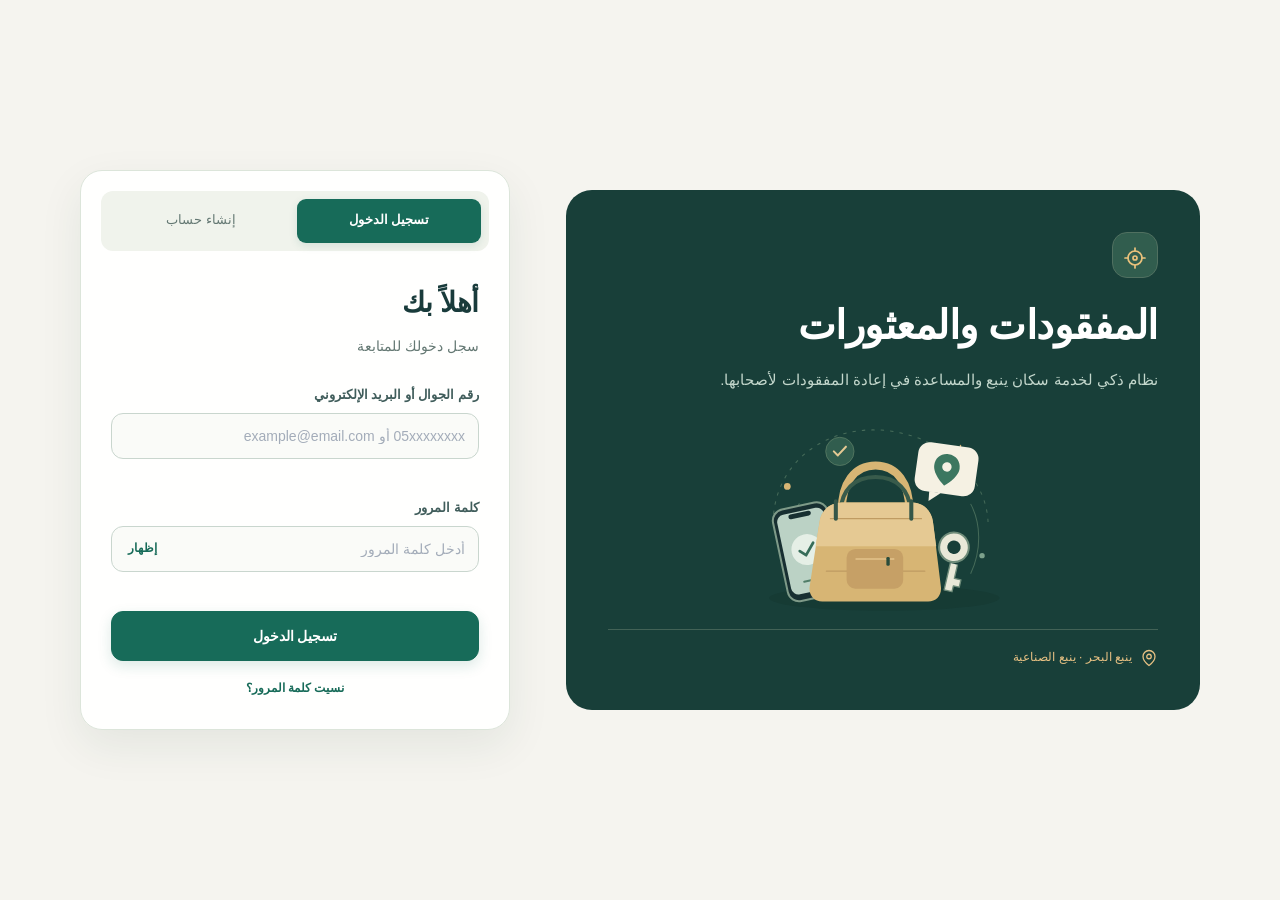
==== html/found-report.html @ 3cee6e5f "Initial commit: Smart Lost & Found System" ====
<!DOCTYPE html>
<html lang="ar" dir="rtl">

<head>
    <meta charset="UTF-8">
    <meta name="viewport" content="width=device-width, initial-scale=1.0">

    <title>تسجيل معثور | نظام المفقودات والمعثورات</title>

    <link rel="stylesheet" href="../css/main.css?v=20261001-2">
    <link rel="stylesheet" href="../css/found-report.css?v=20261001-2">
    <link rel="stylesheet" href="../css/found-report-polish.css?v=20261001-2">
    <meta name="theme-color" content="#183f39">
    <link rel="stylesheet" href="../css/ui-theme.css?v=20261006-4">
    <script src="../js/ui-theme.js?v=20261006-3" defer></script>
</head>

<body class="report-page found-report-page">

<header class="report-topbar">

    <div class="report-topbar-inner">

        <button
            type="button"
            class="back-button"
            id="backHomeButton"
            aria-label="العودة للرئيسية"
        >
            →
        </button>

        <div>
            <span>تسجيل بلاغ</span>
            <strong>شيء معثور عليه</strong>
        </div>

        <div class="topbar-status">
            عاثر
        </div>

    </div>

</header>


<main class="report-container">

    <!-- ==============================
         HEADER
    =============================== -->

    <section class="report-intro">

        <div class="report-icon">
            📦
        </div>

        <div>

            <span class="small-label">
                ساهم في إعادة غرض إلى صاحبه
            </span>

            <h1>
                سجّل غرضًا عثرت عليه
            </h1>

            <p>
                اختر الغرض وأضف ما تعرفه عنه. سنتولى إيصال البلاغ لمن يبحث عنه.
            </p>

        </div>

    </section>


    <!-- ==============================
         PROGRESS
    =============================== -->

    <section class="progress-card">

        <div class="progress-header">

            <span id="stepText">
                الخطوة 1 من 5
            </span>

            <span id="progressPercent">
                20%
            </span>

        </div>

        <div class="progress-track">

            <div
                class="progress-fill"
                id="progressFill"
            ></div>

        </div>

    
        <ol class="report-stage-list" aria-label="مراحل تعبئة البلاغ"><li class="report-stage current" data-report-stage="1" aria-current="step"><span>1</span>الغرض</li><li class="report-stage" data-report-stage="2"><span>2</span>التفاصيل</li><li class="report-stage" data-report-stage="3"><span>3</span>الصورة</li><li class="report-stage" data-report-stage="4"><span>4</span>الموقع</li><li class="report-stage" data-report-stage="5"><span>5</span>المراجعة</li></ol>
    </section>


    <form id="foundReportForm">


        <!-- =====================================================
             STEP 1 - CATEGORY
        ====================================================== -->

        <section
            class="form-step active"
            data-step="1"
        >

            <div class="step-heading">

                <span class="step-number">
                    1
                </span>

                <div>

                    <h2>
                        ما الغرض الذي وجدته؟
                    </h2>

                    <p>
                        ابحث عنه مباشرة أو اختر فئته من القائمة.
                    </p>

                </div>

            </div>

            <div class="category-finder">

                <label for="categorySearch">
                    ابحث باسم الغرض
                </label>

                <div class="category-search-field">

                    <svg
                        aria-hidden="true"
                        viewBox="0 0 24 24"
                        fill="none"
                    >
                        <circle cx="10.8" cy="10.8" r="6.8"></circle>
                        <path d="m16 16 4.2 4.2"></path>
                    </svg>

                    <input
                        type="search"
                        id="categorySearch"
                        placeholder="مثال: جوال أو مفتاح سيارة"
                        autocomplete="off"
                        role="combobox"
                        aria-autocomplete="list"
                        aria-controls="categorySearchResults"
                        aria-expanded="false"
                    >

                </div>

                <div class="category-search-hints" aria-label="اقتراحات بحث شائعة">
                    <span>جرّب:</span>
                    <button type="button" data-search-query="جوال">جوال</button>
                    <button type="button" data-search-query="مفتاح سيارة">مفتاح سيارة</button>
                    <button type="button" data-search-query="محفظة">محفظة</button>
                    <button type="button" data-search-query="قط">قط</button>
                </div>

                <div
                    class="category-search-results"
                    id="categorySearchResults"
                    role="listbox"
                    aria-label="اقتراحات الأغراض"
                    hidden
                ></div>

            </div>

            <div class="category-browse-divider">
                <span>أو تصفّح التصنيفات</span>
            </div>

            <div
                class="category-grid"
                id="categoryGrid"
            >

                <button
                    type="button"
                    class="category-card"
                    data-category="animal"
                    data-name="حيوان"
                    aria-pressed="false"
                >
                    <span aria-hidden="true">🐾</span>
                    <strong>حيوان</strong>
                    <small>قطط، طيور، وغيرها</small>
                </button>


                <button
                    type="button"
                    class="category-card"
                    data-category="electronics"
                    data-name="إلكترونيات"
                    aria-pressed="false"
                >
                    <span aria-hidden="true">📱</span>
                    <strong>إلكترونيات</strong>
                    <small>جوالات، سماعات، وأجهزة</small>
                </button>


                <button
                    type="button"
                    class="category-card"
                    data-category="wallets"
                    data-name="محافظ وحقائب"
                    aria-pressed="false"
                >
                    <span aria-hidden="true">👛</span>
                    <strong>محافظ وحقائب</strong>
                    <small>محافظ، حقائب، وشنط</small>
                </button>


                <button
                    type="button"
                    class="category-card"
                    data-category="keys"
                    data-name="مفاتيح"
                    aria-pressed="false"
                >
                    <span aria-hidden="true">🔑</span>
                    <strong>مفاتيح</strong>
                    <small>منزل، سيارة، أو مجموعة</small>
                </button>


                <button
                    type="button"
                    class="category-card"
                    data-category="documents"
                    data-name="أوراق ومستندات"
                    aria-pressed="false"
                >
                    <span aria-hidden="true">📄</span>
                    <strong>أوراق ومستندات</strong>
                    <small>هوية، رخصة، أو بطاقة</small>
                </button>


                <button
                    type="button"
                    class="category-card"
                    data-category="jewelry"
                    data-name="ساعات ومجوهرات"
                    aria-pressed="false"
                >
                    <span aria-hidden="true">⌚</span>
                    <strong>ساعات ومجوهرات</strong>
                    <small>ساعات، خواتم، وسلاسل</small>
                </button>


                <button
                    type="button"
                    class="category-card"
                    data-category="clothes"
                    data-name="ملابس"
                    aria-pressed="false"
                >
                    <span aria-hidden="true">👕</span>
                    <strong>ملابس</strong>
                    <small>ملابس، أحذية، وإكسسوارات</small>
                </button>


                <button
                    type="button"
                    class="category-card"
                    data-category="personal"
                    data-name="أغراض شخصية"
                    aria-pressed="false"
                >
                    <span aria-hidden="true">🎒</span>
                    <strong>أغراض شخصية</strong>
                    <small>نظارات، مظلات، وكتب</small>
                </button>


                <button
                    type="button"
                    class="category-card"
                    data-category="sports"
                    data-name="رياضة"
                    aria-pressed="false"
                >
                    <span aria-hidden="true">⚽</span>
                    <strong>رياضة</strong>
                    <small>كرات، مضارب، ومعدات</small>
                </button>


                <button
                    type="button"
                    class="category-card"
                    data-category="toys"
                    data-name="ألعاب"
                    aria-pressed="false"
                >
                    <span aria-hidden="true">🧸</span>
                    <strong>ألعاب</strong>
                    <small>ألعاب أطفال وتعليمية</small>
                </button>


                <button
                    type="button"
                    class="category-card"
                    data-category="other"
                    data-name="غير ذلك"
                    aria-pressed="false"
                >
                    <span aria-hidden="true">📦</span>
                    <strong>غير ذلك</strong>
                    <small>لم أجد تصنيفاً مناسباً</small>
                </button>

            </div>


            <div
                class="selection-status"
                id="categorySelectionStatus"
                role="status"
                aria-live="polite"
            >
                لم يتم اختيار قسم حتى الآن.
            </div>

        </section>



        <!-- =====================================================
             STEP 2 - DETAILS
        ====================================================== -->

        <section
            class="form-step"
            data-step="2"
        >

            <div class="step-heading">

                <span class="step-number">
                    2
                </span>

                <div>

                    <h2>
                        خلنا نعرف عنه أكثر
                    </h2>

                    <p>
                        الأسئلة تتغير حسب نوع الغرض.
                    </p>

                </div>

            </div>


            <div
                id="dynamicFields"
                class="dynamic-fields"
            ></div>


            <div class="form-block">

                <label>
                    اللون الأساسي
                </label>

                <p class="field-help">
                    اختر أقرب لون للغرض.
                </p>

                <div
                    class="color-grid"
                    id="primaryColors"
                ></div>

            </div>


            <div class="form-block">

                <label>
                    هل يوجد لون ثانوي؟
                </label>

                <div
                    class="color-grid secondary-colors"
                    id="secondaryColors"
                ></div>

            </div>


            <div class="form-block">

                <label for="distinctiveMarks">
                    هل فيه علامة مميزة؟
                </label>

                <textarea
                    id="distinctiveMarks"
                    rows="4"
                    placeholder="مثال: كسر بسيط، خدش، ملصق، كتابة، طوق بلون معين..."
                ></textarea>

                <p class="privacy-note">
                    🔒 يمكن استخدام العلامة المميزة للتحقق من صاحب الغرض.
                </p>

            </div>

        </section>



        <!-- =====================================================
             STEP 3 - DESCRIPTION / PHOTO
        ====================================================== -->

        <section
            class="form-step"
            data-step="3"
        >

            <div class="step-heading">

                <span class="step-number">
                    3
                </span>

                <div>

                    <h2>
                        الوصف والصورة
                    </h2>

                    <p>
                        كل معلومة إضافية ترفع دقة المطابقة.
                    </p>

                </div>

            </div>


            <div class="form-block">

                <label for="itemDescription">
                    أفضل وصف للغرض
                </label>

                <textarea
                    id="itemDescription"
                    rows="6"
                    placeholder="اكتب وصف واضح للغرض..."
                ></textarea>

                <div
                    class="description-example"
                    id="descriptionExample"
                >
                    مثال: جوال أسود بكفر شفاف ويوجد خدش بسيط في الزاوية.
                </div>

            </div>


            <div class="form-block">

                <label>
                    صورة الغرض
                </label>

                <p class="field-help">
                    الصورة غير إجبارية، لكنها تساعد كثير في المطابقة.
                </p>


                <div class="photo-options">


                    <button
                        type="button"
                        class="photo-option"
                        data-photo="camera"
                    >
                        <span>📷</span>

                        <div>
                            <strong>تصوير الآن</strong>
                            <small>استخدام الكاميرا</small>
                        </div>
                    </button>


                    <button
                        type="button"
                        class="photo-option"
                        data-photo="gallery"
                    >
                        <span>🖼️</span>

                        <div>
                            <strong>رفع من المعرض</strong>
                            <small>اختيار صورة موجودة</small>
                        </div>
                    </button>


                    <button
                        type="button"
                        class="photo-option"
                        data-photo="cannot"
                    >
                        <span>🚫</span>

                        <div>
                            <strong>لا يمكنني التصوير</strong>
                            <small>المتابعة بدون صورة</small>
                        </div>
                    </button>


                    <button
                        type="button"
                        class="photo-option"
                        data-photo="later"
                    >
                        <span>⏱️</span>

                        <div>
                            <strong>لا أرغب حالياً</strong>
                            <small>يمكن إضافتها لاحقاً</small>
                        </div>
                    </button>


                </div>


                <input
                    type="file"
                    id="cameraInput"
                    accept="image/*"
                    capture="environment"
                    hidden
                >

                <input
                    type="file"
                    id="galleryInput"
                    accept="image/*"
                    hidden
                >


                <div
                    class="image-preview-wrapper"
                    id="imagePreviewWrapper"
                >

                    <img
                        id="imagePreview"
                        alt="معاينة الصورة"
                    >

                    <button
                        type="button"
                        id="removeImageButton"
                    >
                        إزالة الصورة
                    </button>

                </div>

            </div>

        </section>



        <!-- =====================================================
             STEP 4 - LOCATION
        ====================================================== -->

        <section
            class="form-step"
            data-step="4"
        >

            <div class="step-heading">

                <span class="step-number">
                    4
                </span>

                <div>

                    <h2>
                        وين لقيت الغرض؟
                    </h2>

                    <p>
                        الموقع يساعد النظام بشكل كبير في المطابقة.
                    </p>

                </div>

            </div>


            <div class="location-choice-grid">


                <button
                    type="button"
                    class="location-choice"
                    id="currentLocationChoice"
                >

                    <span>
                        📍
                    </span>

                    <div>
                        <strong>
                            أنا في مكان العثور الآن
                        </strong>

                        <small>
                            تحديد الموقع الحالي
                        </small>
                    </div>

                </button>


                <button
                    type="button"
                    class="location-choice"
                    id="manualLocationChoice"
                >

                    <span>
                        🗺️
                    </span>

                    <div>
                        <strong>
                            أنا لست في مكان العثور
                        </strong>

                        <small>
                            تحديد المنطقة والحي يدوياً
                        </small>
                    </div>

                </button>

            </div>


            <!-- GPS -->

            <div
                class="location-box"
                id="gpsLocationBox"
            >

                <button
                    type="button"
                    class="gps-button"
                    id="getLocationButton"
                >
                    📍 تحديد موقعي الحالي
                </button>


                <div
                    class="gps-status"
                    id="gpsStatus"
                >
                    لم يتم تحديد الموقع.
                </div>


                <div
                    class="coordinates-card"
                    id="coordinatesCard"
                >

                    <div>

                        <span>
                            Latitude
                        </span>

                        <strong id="latitudeText">
                            -
                        </strong>

                    </div>


                    <div>

                        <span>
                            Longitude
                        </span>

                        <strong id="longitudeText">
                            -
                        </strong>

                    </div>


                    <div>

                        <span>
                            دقة الموقع
                        </span>

                        <strong id="accuracyText">
                            -
                        </strong>

                    </div>

                </div>

            </div>


            <!-- MANUAL -->

            <div
                class="location-box"
                id="manualLocationBox"
            >

                <div class="form-block">

                    <label for="yanbuRegion">
                        المنطقة
                    </label>

                    <select id="yanbuRegion">

                        <option value="">
                            اختر المنطقة
                        </option>

                        <option value="yanbu-al-bahr">
                            ينبع البحر
                        </option>

                        <option value="yanbu-industrial">
                            ينبع الصناعية
                        </option>

                    </select>

                </div>


                <div class="form-block">

                    <label for="neighborhoodInput">
                        اسم الحي
                    </label>

                    <input
                        id="neighborhoodInput"
                        type="text"
                        placeholder="اكتب اسم الحي"
                    >

                </div>

            </div>


            <div class="form-block">

                <label for="locationDescription">
                    وصف المكان
                </label>

                <input
                    id="locationDescription"
                    type="text"
                    placeholder="مثال: عند مدخل السوق، بجانب الحديقة..."
                >

            </div>


            <div class="form-block">

                <label for="foundDate">
                    تاريخ العثور
                </label>

                <input
                    type="date"
                    id="foundDate"
                >

            </div>


            <div class="form-block">

                <label for="foundTime">
                    الوقت التقريبي
                </label>

                <input
                    type="time"
                    id="foundTime"
                >

            </div>


            <div class="location-security">
                🔒 الموقع الدقيق يظهر للإدارة فقط ولن يتم نشر الإحداثيات للعامة.
            </div>

        </section>



        <!-- =====================================================
             STEP 5 - REVIEW
        ====================================================== -->

        <section
            class="form-step"
            data-step="5"
        >

            <div class="step-heading">

                <span class="step-number">
                    5
                </span>

                <div>

                    <h2>
                        تأكد من البلاغ
                    </h2>

                    <p>
                        راجع المعلومات قبل الإرسال للإدارة.
                    </p>

                </div>

            </div>


            <div
                id="reportSummary"
                class="report-summary"
            ></div>


            <div class="admin-info-box">

                <span>
                    🛡️
                </span>

                <div>

                    <strong>
                        ماذا يحدث بعد الإرسال؟
                    </strong>

                    <p>
                        يدخل البلاغ مباشرة إلى لوحة الإدارة،
                        ويقوم النظام بمقارنته تلقائياً مع بلاغات
                        المفقودات وعرض أقوى التطابقات للإدارة.
                    </p>

                </div>

            </div>


            <button
                type="submit"
                class="submit-report-button"
            >
                إرسال البلاغ للإدارة
            </button>

        </section>



        <!-- ============================
             NAVIGATION
        ============================= -->

        <div class="step-navigation">

            <button
                type="button"
                class="secondary-button"
                id="previousButton"
            >
                السابق
            </button>


            <button
                type="button"
                class="next-button"
                id="nextButton"
            >
                التالي
            </button>

        </div>


    </form>


    <aside class="report-guide" aria-labelledby="reportGuideTitle">
        <div class="guide-kicker"><span aria-hidden="true">⌖</span>كل تفصيلة تفرق</div>
        <h2 id="reportGuideTitle">بلاغ أوضح،<br>فرصة أقرب للوصول.</h2>
        <p>ما تحتاج تعرف كل شيء. ابدأ بالمعلومات المتاحة عندك وأضف التفاصيل التي تميّز الغرض.</p>
        <ol>
            <li><div><strong>اختر التصنيف المناسب</strong><p>ابحث باسم الغرض أو اختره من البطاقات.</p></div></li>
            <li><div><strong>اذكر ما يميّزه</strong><p>اللون، الماركة، أو علامة خاصة تساعد في المطابقة.</p></div></li>
            <li><div><strong>حدّد المكان والتاريخ</strong><p>المكان الأقرب والوقت التقريبي يساعدان في البحث.</p></div></li>
        </ol>
        <div class="guide-note"><span aria-hidden="true">🔒</span><span>العلامات المميزة متاحة للإدارة للمساعدة في التحقق من الملكية.</span></div>
    </aside>
</main>


<div
    class="toast"
    id="toast"
></div>


<script src="../js/session.js"></script>
<script src="../js/found-report.js?v=20261006-3"></script>

</body>

</html>
---- css/main.css ----
/* =========================================================
   SMART LOST & FOUND
   Global Design System
   ========================================================= */

*,
*::before,
*::after {
    box-sizing: border-box;
}

:root {
    --bg: #f4f7f8;
    --surface: #ffffff;
    --surface-soft: #f6f8f8;

    --text: #172d3e;
    --text-soft: #405666;
    --muted: #617583;
    --muted-light: #8998a1;

    --border: #e0e7e9;
    --border-strong: #cbd6da;

    --primary: #173b52;
    --primary-hover: #102f43;
    --primary-soft: #eaf1f4;

    --success: #247d78;
    --success-soft: #eaf4f2;

    --info: #315b73;
    --info-soft: #edf2f5;

    --danger: #c63f4a;
    --danger-soft: #fff1f2;

    --warning: #98702d;
    --warning-soft: #faf5e9;

    --accent-gold: #b18a48;
    --accent-gold-soft: #f6f1e6;

    --shadow-xs:
        0 1px 2px rgba(16, 24, 40, 0.04);

    --shadow-sm:
        0 2px 8px rgba(16, 24, 40, 0.06);

    --shadow-md:
        0 10px 30px rgba(16, 24, 40, 0.08);

    --radius-sm: 8px;
    --radius-md: 12px;
    --radius-lg: 16px;
    --radius-xl: 22px;

    --container: 980px;

    --transition: 160ms ease;
}

html {
    min-height: 100%;
    scroll-behavior: smooth;
}

body {
    margin: 0;
    min-height: 100vh;

    background:
        linear-gradient(
            180deg,
            #f9fbfc 0%,
            var(--bg) 380px
        );

    color: var(--text);

    font-family:
        "Segoe UI",
        Tahoma,
        Arial,
        sans-serif;

    -webkit-font-smoothing: antialiased;
    text-rendering: optimizeLegibility;
}

button,
input,
select,
textarea {
    font: inherit;
}

button {
    -webkit-tap-highlight-color: transparent;
}

a {
    color: inherit;
}

::selection {
    background: rgba(36, 125, 120, 0.16);
}

:focus-visible {
    outline: 3px solid rgba(36, 125, 120, 0.2);
    outline-offset: 2px;
}


/* =========================================================
   AUTH
   ========================================================= */

.auth-page {
    min-height: 100dvh;

    display: flex;
    align-items: center;
    justify-content: center;

    padding:
        max(28px, env(safe-area-inset-top))
        20px
        max(28px, env(safe-area-inset-bottom));
}

.auth-wrapper {
    width: 100%;
    max-width: 1040px;

    display: grid;
    grid-template-columns:
        minmax(0, 1fr)
        minmax(360px, 440px);

    align-items: center;
    gap: 80px;
}

.auth-brand {
    max-width: 520px;
}

.brand-icon {
    width: 56px;
    height: 56px;

    display: grid;
    place-items: center;

    border-radius: 15px;

    background: var(--primary);
    color: white;

    font-size: 25px;

    border-bottom: 3px solid var(--accent-gold);
    box-shadow: 0 8px 18px rgba(23, 59, 82, 0.18);
}

.auth-brand h1 {
    position: relative;

    margin: 26px 0 0;

    max-width: 500px;

    font-size: clamp(32px, 4.5vw, 50px);
    line-height: 1.25;
    letter-spacing: -1.4px;
}

.auth-brand h1::after {
    width: 58px;
    height: 4px;
    margin-top: 16px;
    display: block;
    border-radius: 4px;
    background: var(--accent-gold);
    content: "";
}

.auth-tabs {
    background: #edf2f3;
}

.auth-tab.active {
    color: var(--primary);
}

.auth-brand p {
    margin: 16px 0 0;

    max-width: 520px;

    color: var(--muted);
    line-height: 1.9;
    font-size: 16px;
}


/* =========================================================
   AUTH CARD
   ========================================================= */

.auth-card {
    overflow: hidden;

    background: rgba(255, 255, 255, 0.96);

    border: 1px solid var(--border);
    border-radius: var(--radius-xl);

    box-shadow: var(--shadow-md);
}

.auth-tabs {
    display: grid;
    grid-template-columns: 1fr 1fr;

    gap: 4px;

    padding: 7px;

    background: var(--surface-soft);

    border-bottom: 1px solid var(--border);
}

.auth-tab {
    min-height: 44px;

    border: 0;
    border-radius: 9px;

    background: transparent;
    color: var(--muted);

    cursor: pointer;

    transition:
        background var(--transition),
        color var(--transition),
        box-shadow var(--transition);
}

.auth-tab:hover {
    color: var(--text);
}

.auth-tab.active {
    background: white;
    color: var(--text);

    font-weight: 700;

    box-shadow: var(--shadow-xs);
}

.auth-form {
    display: none;

    padding: 30px;
}

.auth-form.active {
    display: block;
}

.form-header {
    margin-bottom: 26px;
}

.form-header h2 {
    margin: 0;

    font-size: 24px;
    letter-spacing: -0.4px;
}

.form-header p {
    margin: 7px 0 0;

    color: var(--muted);
    font-size: 14px;
}


/* =========================================================
   FORM
   ========================================================= */

.input-group {
    margin-bottom: 18px;
}

.input-group label {
    display: block;

    margin-bottom: 7px;

    color: var(--text-soft);

    font-size: 13px;
    font-weight: 700;
}

.input-group input,
.input-group textarea,
.input-group select {
    width: 100%;

    min-height: 46px;

    padding: 11px 13px;

    border: 1px solid var(--border-strong);
    border-radius: 10px;

    outline: 0;

    background: white;
    color: var(--text);

    font-size: 14px;

    transition:
        border-color var(--transition),
        box-shadow var(--transition),
        background var(--transition);
}

.input-group textarea {
    min-height: 120px;
    resize: vertical;
    line-height: 1.7;
}

.input-group input:hover,
.input-group textarea:hover,
.input-group select:hover {
    border-color: #b8c0cc;
}

.input-group input:focus,
.input-group textarea:focus,
.input-group select:focus {
    border-color: var(--primary);

    box-shadow:
        0 0 0 3px rgba(36, 125, 120, 0.1);
}

.input-group input::placeholder,
.input-group textarea::placeholder {
    color: #a3acb9;
}

.field-error {
    display: block;

    min-height: 16px;

    margin-top: 5px;

    color: var(--danger);

    font-size: 11px;
}

.password-field {
    position: relative;
}

.password-field input {
    padding-left: 68px;
}

.password-toggle {
    position: absolute;

    top: 50%;
    left: 11px;

    transform: translateY(-50%);

    border: 0;
    background: transparent;

    color: var(--primary);

    font-size: 12px;
    font-weight: 700;

    cursor: pointer;
}


/* =========================================================
   BUTTONS
   ========================================================= */

.primary-button {
    width: 100%;
    min-height: 47px;

    border: 1px solid var(--primary);
    border-radius: 10px;

    background: var(--primary);
    color: white;

    font-size: 14px;
    font-weight: 700;

    cursor: pointer;

    box-shadow: 0 4px 10px rgba(23, 59, 82, 0.16);

    transition:
        background var(--transition),
        transform var(--transition),
        box-shadow var(--transition);
}

.primary-button:hover {
    background: var(--primary-hover);

    box-shadow: 0 6px 14px rgba(23, 59, 82, 0.22);
}

.primary-button:active {
    transform: translateY(1px);
}

.primary-button:disabled {
    opacity: 0.65;
    cursor: not-allowed;
}

.text-button {
    display: block;

    margin: 17px auto 0;

    border: 0;
    background: transparent;

    color: var(--primary);

    font-size: 12px;
    font-weight: 700;

    cursor: pointer;
}

.message-box {
    display: none;

    margin: 0 30px 26px;

    padding: 11px 13px;

    border-radius: 9px;

    font-size: 12px;
    line-height: 1.6;
}

.message-box.show {
    display: block;
}

.message-box.error {
    border: 1px solid #ffd1d5;
    background: var(--danger-soft);
    color: #a7353f;
}

.message-box.success {
    border: 1px solid #cfeadd;
    background: var(--success-soft);
    color: #16694f;
}


/* =========================================================
   HOME HEADER
   ========================================================= */

.home-page {
    min-height: 100dvh;
}

.topbar {
    position: sticky;
    top: 0;

    z-index: 50;

    background: rgba(255, 255, 255, 0.9);

    border-bottom: 1px solid var(--border);

    backdrop-filter: blur(16px);
}

.topbar-content {
    width: calc(100% - 32px);
    max-width: var(--container);

    min-height: 68px;

    margin: auto;

    display: flex;
    align-items: center;
    justify-content: space-between;
}

.welcome-label {
    display: block;

    color: var(--muted-light);
    font-size: 10px;
}

.topbar h2 {
    margin: 3px 0 0;

    font-size: 15px;
}

.notification-button {
    position: relative;

    width: 42px;
    height: 42px;

    display: grid;
    place-items: center;

    border: 1px solid var(--border);
    border-radius: 11px;

    background: white;

    cursor: pointer;

    box-shadow: var(--shadow-xs);

    transition:
        border-color var(--transition),
        background var(--transition);
}

.notification-button:hover {
    border-color: var(--border-strong);
    background: var(--surface-soft);
}

.notification-count {
    position: absolute;

    top: -5px;
    left: -5px;

    min-width: 19px;
    height: 19px;

    display: grid;
    place-items: center;

    padding: 0 4px;

    border-radius: 20px;

    background: var(--danger);
    color: white;

    border: 2px solid white;

    font-size: 9px;
}


/* =========================================================
   HOME
   ========================================================= */

.home-container {
    width: calc(100% - 32px);
    max-width: 860px;

    margin: auto;

    padding:
        58px
        0
        max(60px, env(safe-area-inset-bottom));
}

.home-intro {
    max-width: 650px;
    margin: auto;

    text-align: center;
}

.home-brand-icon {
    width: 52px;
    height: 52px;

    margin: auto;

    border-radius: 14px;

    font-size: 23px;
}

.home-intro h1 {
    margin: 22px 0 0;

    font-size: clamp(27px, 4.5vw, 38px);
    letter-spacing: -0.8px;
}

.home-intro p {
    margin: 11px auto 0;

    max-width: 520px;

    color: var(--muted);
    line-height: 1.8;
    font-size: 14px;
}


/* =========================================================
   HOME ACTIONS
   ========================================================= */

.main-actions {
    margin-top: 38px;

    display: grid;
    grid-template-columns:
        repeat(2, minmax(0, 1fr));

    gap: 15px;
}

.action-card {
    position: relative;

    min-height: 250px;

    padding: 25px;

    overflow: hidden;

    border: 1px solid var(--border);
    border-radius: var(--radius-lg);

    background: white;
    color: var(--text);

    text-decoration: none;

    box-shadow: var(--shadow-xs);

    transition:
        transform var(--transition),
        box-shadow var(--transition),
        border-color var(--transition);
}

.action-card:hover {
    transform: translateY(-2px);

    border-color: #d0d8e0;

    box-shadow: var(--shadow-sm);
}

.action-card::after {
    content: "";

    position: absolute;

    right: 0;
    bottom: 0;

    width: 110px;
    height: 110px;

    border-radius: 100% 0 0 0;

    opacity: 0.6;

    pointer-events: none;
}

.lost-card::after {
    background: #eef3ff;
}

.found-card::after {
    background: #edf9f5;
}

.action-card-icon {
    width: 49px;
    height: 49px;

    display: grid;
    place-items: center;

    border-radius: 12px;

    font-size: 22px;
}

.lost-card .action-card-icon {
    background: var(--info-soft);
}

.found-card .action-card-icon {
    background: var(--success-soft);
}

.action-card-content {
    position: relative;

    z-index: 2;

    margin-top: 22px;
}

.action-question {
    color: var(--muted);

    font-size: 12px;
}

.action-card h2 {
    margin: 6px 0 0;

    font-size: 23px;
}

.action-card p {
    max-width: 310px;

    margin: 10px 0 0;

    color: var(--muted);

    line-height: 1.75;
    font-size: 13px;
}

.action-arrow {
    position: absolute;

    left: 22px;
    bottom: 20px;

    z-index: 2;

    color: var(--muted);

    font-size: 20px;
}


/* =========================================================
   HOME SECONDARY
   ========================================================= */

.secondary-actions {
    margin-top: 14px;
}

.support-button {
    width: 100%;

    min-height: 74px;

    padding: 15px 18px;

    display: flex;
    align-items: center;

    gap: 13px;

    text-align: right;

    border: 1px solid var(--border);
    border-radius: 13px;

    background: white;

    cursor: pointer;

    box-shadow: var(--shadow-xs);

    transition:
        border-color var(--transition),
        box-shadow var(--transition);
}

.support-button:hover {
    border-color: var(--border-strong);

    box-shadow: var(--shadow-sm);
}

.support-button > span {
    font-size: 21px;
}

.support-button strong,
.support-button small {
    display: block;
}

.support-button strong {
    color: var(--text);

    font-size: 13px;
}

.support-button small {
    margin-top: 4px;

    color: var(--muted);

    font-size: 11px;
}

.yanbu-badge {
    margin-top: 14px;

    padding: 13px 16px;

    display: flex;
    align-items: center;

    gap: 10px;

    border: 1px solid #dbeaf0;
    border-radius: 11px;

    background: #f3f9fb;
    color: #315c6d;
}

.yanbu-badge strong,
.yanbu-badge small {
    display: block;
}

.yanbu-badge strong {
    font-size: 12px;
}

.yanbu-badge small {
    margin-top: 3px;

    color: #66808a;

    font-size: 10px;
}


/* =========================================================
   MODAL
   ========================================================= */

.modal-overlay {
    position: fixed;
    inset: 0;

    z-index: 100;

    display: flex;
    align-items: center;
    justify-content: center;

    padding: 20px;

    background: rgba(16, 24, 40, 0.52);

    opacity: 0;
    visibility: hidden;

    transition:
        opacity var(--transition),
        visibility var(--transition);
}

.modal-overlay.open {
    opacity: 1;
    visibility: visible;
}

.modal {
    width: 100%;
    max-width: 510px;
    max-height: min(88vh, 760px);

    overflow-y: auto;

    padding: 24px;

    border-radius: 16px;

    background: white;

    box-shadow:
        0 24px 60px rgba(16, 24, 40, 0.2);

    transform: translateY(10px) scale(0.99);

    transition: transform var(--transition);
}

.modal-overlay.open .modal {
    transform: none;
}

.modal-header {
    margin-bottom: 22px;

    display: flex;
    align-items: flex-start;
    justify-content: space-between;

    gap: 18px;
}

.modal-header h2 {
    margin: 0;

    font-size: 20px;
}

.modal-header p {
    margin: 5px 0 0;

    color: var(--muted);

    font-size: 12px;
}

.modal-close {
    width: 36px;
    height: 36px;

    flex-shrink: 0;

    border: 1px solid var(--border);
    border-radius: 9px;

    background: var(--surface-soft);

    color: var(--text);

    font-size: 20px;

    cursor: pointer;
}


/* =========================================================
   NOTIFICATIONS
   ========================================================= */

.notification-panel {
    position: fixed;

    top: 0;
    left: -390px;

    z-index: 150;

    width: min(370px, 94vw);
    height: 100dvh;

    background: white;

    border-right: 1px solid var(--border);

    box-shadow:
        16px 0 40px rgba(16, 24, 40, 0.12);

    transition: left 220ms ease;
}

.notification-panel.open {
    left: 0;
}

.notification-panel-header {
    min-height: 66px;

    padding: 0 18px;

    display: flex;
    align-items: center;
    justify-content: space-between;

    border-bottom: 1px solid var(--border);
}

.notification-panel-header button {
    width: 34px;
    height: 34px;

    border: 0;
    background: transparent;

    color: var(--muted);

    font-size: 20px;

    cursor: pointer;
}

.empty-notifications {
    min-height: 320px;

    padding: 40px 24px;

    display: flex;
    flex-direction: column;
    align-items: center;
    justify-content: center;

    gap: 8px;

    text-align: center;
    color: var(--muted);
}

.empty-notifications > :first-child {
    margin-bottom: 4px;

    font-size: 28px;
}

.empty-notifications strong {
    color: var(--text);

    font-size: 13px;
}

.empty-notifications span {
    max-width: 250px;

    line-height: 1.6;

    font-size: 11px;
}


/* =========================================================
   RESPONSIVE
   ========================================================= */

@media (max-width: 850px) {

    .auth-wrapper {
        max-width: 500px;

        grid-template-columns: 1fr;

        gap: 25px;
    }

    .auth-brand {
        margin: auto;

        text-align: center;
    }

    .auth-brand .brand-icon {
        margin: auto;
    }

    .auth-brand h1 {
        margin-top: 18px;

        font-size: 30px;
    }

    .auth-brand p {
        margin-inline: auto;

        font-size: 14px;
    }

}


@media (max-width: 680px) {

    .main-actions {
        grid-template-columns: 1fr;
    }

    .action-card {
        min-height: 210px;
    }

    .home-container {
        padding-top: 38px;
    }

}


@media (max-width: 480px) {

    .auth-page {
        align-items: flex-start;

        padding:
            max(20px, env(safe-area-inset-top))
            12px
            max(20px, env(safe-area-inset-bottom));
    }

    .auth-brand h1 {
        font-size: 27px;
    }

    .auth-brand p {
        font-size: 13px;
    }

    .auth-card {
        border-radius: 16px;
    }

    .auth-form {
        padding: 23px 18px;
    }

    .message-box {
        margin-inline: 18px;
    }

    .home-container,
    .topbar-content {
        width: calc(100% - 22px);
    }

    .home-intro h1 {
        font-size: 27px;
    }

    .action-card {
        padding: 20px;

        border-radius: 14px;
    }

    .modal {
        padding: 20px;

        border-radius: 14px;
    }

}


@media (prefers-reduced-motion: reduce) {

    *,
    *::before,
    *::after {
        scroll-behavior: auto !important;

        transition-duration: 0.01ms !important;
        animation-duration: 0.01ms !important;
        animation-iteration-count: 1 !important;
    }

}
---- css/found-report.css ----
/* =========================================================
   REPORTS - SHARED FOUND DESIGN
   ========================================================= */

.report-page {
    min-height: 100dvh;
}


/* =========================================================
   TOPBAR
   ========================================================= */

.report-topbar {
    position: sticky;
    top: 0;

    z-index: 80;

    background: rgba(255, 255, 255, 0.92);

    border-bottom: 1px solid var(--border);

    backdrop-filter: blur(16px);
}

.report-topbar-inner {
    width: calc(100% - 32px);
    max-width: 920px;

    min-height: 67px;

    margin: auto;

    display: flex;
    align-items: center;

    gap: 12px;
}

.report-topbar-inner > div:nth-child(2) {
    flex: 1;
}

.report-topbar-inner span {
    display: block;

    color: var(--muted-light);

    font-size: 9px;
}

.report-topbar-inner strong {
    display: block;

    margin-top: 2px;

    font-size: 14px;
}

.back-button {
    width: 39px;
    height: 39px;

    display: grid;
    place-items: center;

    border: 1px solid var(--border);
    border-radius: 10px;

    background: white;

    color: var(--text);

    font-size: 17px;

    cursor: pointer;

    transition:
        background var(--transition),
        border-color var(--transition);
}

.back-button:hover {
    border-color: var(--border-strong);
    background: var(--surface-soft);
}

.topbar-status {
    padding: 6px 10px;

    border: 1px solid #cfeadd;
    border-radius: 30px;

    background: var(--success-soft);
    color: #16694f;

    font-size: 10px;
    font-weight: 800;
}


/* =========================================================
   CONTAINER / HEADER
   ========================================================= */

.report-container {
    width: calc(100% - 32px);
    max-width: 920px;

    margin: auto;

    padding:
        40px
        0
        max(70px, env(safe-area-inset-bottom));
}

.report-intro {
    display: flex;
    align-items: center;

    gap: 17px;
}

.report-icon {
    width: 60px;
    height: 60px;

    flex-shrink: 0;

    display: grid;
    place-items: center;

    border: 1px solid #cfeadd;
    border-radius: 15px;

    background: var(--success-soft);

    font-size: 25px;
}

.small-label {
    color: var(--muted);

    font-size: 11px;
}

.report-intro h1 {
    margin: 4px 0 0;

    font-size: clamp(25px, 4vw, 34px);
    letter-spacing: -0.6px;
}

.report-intro p {
    max-width: 650px;

    margin: 7px 0 0;

    color: var(--muted);

    line-height: 1.75;
    font-size: 13px;
}


/* =========================================================
   PROGRESS
   ========================================================= */

.progress-card {
    margin-top: 27px;

    padding: 14px 17px;

    border: 1px solid var(--border);
    border-radius: 12px;

    background: white;

    box-shadow: var(--shadow-xs);
}

.progress-header {
    margin-bottom: 9px;

    display: flex;
    align-items: center;
    justify-content: space-between;

    color: var(--muted);

    font-size: 10px;
}

.progress-track {
    height: 5px;

    overflow: hidden;

    border-radius: 20px;

    background: #edf0f2;
}

.progress-fill {
    width: 20%;
    height: 100%;

    border-radius: inherit;

    background: var(--success);

    transition: width 250ms ease;
}


/* =========================================================
   STEP CONTAINER
   ========================================================= */

.form-step {
    display: none;

    margin-top: 16px;
    padding: 28px;

    border: 1px solid var(--border);
    border-radius: 16px;

    background: white;

    box-shadow: var(--shadow-xs);
}

.form-step.active {
    display: block;
}

.step-heading {
    margin-bottom: 25px;

    display: flex;
    align-items: center;

    gap: 12px;
}

.step-number {
    width: 39px;
    height: 39px;

    flex-shrink: 0;

    display: grid;
    place-items: center;

    border-radius: 10px;

    background: var(--success-soft);
    color: var(--success);

    font-size: 13px;
    font-weight: 800;
}

.step-heading h2 {
    margin: 0;

    font-size: 20px;
    letter-spacing: -0.3px;
}

.step-heading p {
    margin: 4px 0 0;

    color: var(--muted);

    font-size: 11px;
}


/* =========================================================
   CATEGORY
   ========================================================= */

.category-grid {
    display: grid;
    grid-template-columns:
        repeat(4, minmax(0, 1fr));

    gap: 10px;
}

.category-card {
    min-height: 102px;

    padding: 14px 8px;

    display: flex;
    flex-direction: column;
    align-items: center;
    justify-content: center;

    gap: 8px;

    border: 1px solid var(--border);
    border-radius: 12px;

    background: white;
    color: var(--text);

    cursor: pointer;

    transition:
        border-color var(--transition),
        background var(--transition),
        transform var(--transition),
        box-shadow var(--transition);
}

.category-card span {
    font-size: 25px;
}

.category-card strong {
    font-size: 12px;
}

.category-card:hover {
    transform: translateY(-1px);

    border-color: var(--border-strong);

    box-shadow: var(--shadow-xs);
}

.category-card.selected {
    border-color: #9dd9c5;

    background: #f2faf7;
    color: #14694f;

    box-shadow:
        inset 0 0 0 1px #9dd9c5;
}

.selection-status {
    margin-top: 15px;

    padding: 11px 13px;

    border: 1px solid var(--border);
    border-radius: 9px;

    background: var(--surface-soft);
    color: var(--muted);

    font-size: 11px;
}

.selection-status.selected {
    border-color: #cfeadd;

    background: var(--success-soft);
    color: #16694f;
}


/* =========================================================
   FORM FIELDS
   ========================================================= */

.form-block,
.dynamic-field {
    margin-bottom: 21px;
}

.form-block label,
.dynamic-field label {
    display: block;

    margin-bottom: 7px;

    color: var(--text-soft);

    font-size: 12px;
    font-weight: 700;
}

.form-block input,
.form-block textarea,
.form-block select,
.dynamic-fields input,
.dynamic-fields textarea,
.dynamic-fields select {
    width: 100%;
    min-height: 45px;

    padding: 11px 13px;

    border: 1px solid var(--border-strong);
    border-radius: 10px;

    outline: 0;

    background: white;
    color: var(--text);

    font-size: 13px;

    transition:
        border-color var(--transition),
        box-shadow var(--transition);
}

.form-block textarea,
.dynamic-fields textarea {
    min-height: 110px;

    resize: vertical;
    line-height: 1.7;
}

.form-block input:focus,
.form-block textarea:focus,
.form-block select:focus,
.dynamic-fields input:focus,
.dynamic-fields textarea:focus,
.dynamic-fields select:focus {
    border-color: var(--success);

    box-shadow:
        0 0 0 3px rgba(22, 131, 95, 0.08);
}

.field-help {
    margin: -2px 0 10px;

    color: var(--muted-light);

    line-height: 1.5;
    font-size: 10px;
}

.privacy-note {
    margin: 7px 0 0;

    color: var(--muted);

    line-height: 1.5;
    font-size: 10px;
}


/* =========================================================
   COLORS
   ========================================================= */

.color-grid {
    display: flex;
    flex-wrap: wrap;

    gap: 7px;
}

.color-option {
    min-height: 36px;

    padding: 6px 10px;

    display: inline-flex;
    align-items: center;

    gap: 6px;

    border: 1px solid var(--border);
    border-radius: 9px;

    background: white;
    color: var(--text-soft);

    font-size: 11px;

    cursor: pointer;

    transition:
        border-color var(--transition),
        background var(--transition);
}

.color-option:hover {
    border-color: var(--border-strong);
}

.color-dot {
    width: 16px;
    height: 16px;

    flex-shrink: 0;

    border: 1px solid rgba(0, 0, 0, 0.12);
    border-radius: 50%;
}

.color-option.selected {
    border-color: #9dd9c5;

    background: #f2faf7;
    color: #16694f;
}


/* =========================================================
   DESCRIPTION
   ========================================================= */

.description-example {
    margin-top: 8px;

    padding: 10px 12px;

    border-right: 3px solid #cfd7df;
    border-radius: 6px;

    background: #f8fafb;
    color: var(--muted);

    line-height: 1.65;
    font-size: 10px;
}


/* =========================================================
   PHOTO
   ========================================================= */

.photo-options {
    display: grid;
    grid-template-columns:
        repeat(2, minmax(0, 1fr));

    gap: 9px;
}

.photo-option {
    min-height: 75px;

    padding: 13px;

    display: flex;
    align-items: center;

    gap: 10px;

    text-align: right;

    border: 1px solid var(--border);
    border-radius: 11px;

    background: white;

    cursor: pointer;

    transition:
        border-color var(--transition),
        background var(--transition);
}

.photo-option:hover {
    border-color: var(--border-strong);

    background: #fbfcfd;
}

.photo-option > span {
    font-size: 21px;
}

.photo-option strong,
.photo-option small {
    display: block;
}

.photo-option strong {
    color: var(--text);

    font-size: 11px;
}

.photo-option small {
    margin-top: 3px;

    color: var(--muted);

    font-size: 9px;
}

.photo-option.selected {
    border-color: #9dd9c5;

    background: #f2faf7;
}

.image-preview-wrapper {
    display: none;

    margin-top: 15px;
    padding: 10px;

    border: 1px solid var(--border);
    border-radius: 12px;

    background: #fafbfc;
}

.image-preview-wrapper.show {
    display: block;
}

.image-preview-wrapper img {
    display: block;

    width: 100%;
    max-height: 360px;

    object-fit: contain;

    border-radius: 9px;

    background: #eef1f4;
}

.image-preview-wrapper button {
    margin-top: 9px;

    border: 0;
    background: transparent;

    color: var(--danger);

    font-size: 10px;
    font-weight: 700;

    cursor: pointer;
}


/* =========================================================
   LOCATION
   ========================================================= */

.location-choice-grid {
    display: grid;
    grid-template-columns:
        repeat(2, minmax(0, 1fr));

    gap: 9px;

    margin-bottom: 18px;
}

.location-choice {
    min-height: 84px;

    padding: 14px;

    display: flex;
    align-items: center;

    gap: 11px;

    text-align: right;

    border: 1px solid var(--border);
    border-radius: 11px;

    background: white;

    cursor: pointer;

    transition:
        border-color var(--transition),
        background var(--transition);
}

.location-choice > span {
    font-size: 22px;
}

.location-choice strong,
.location-choice small {
    display: block;
}

.location-choice strong {
    color: var(--text);

    font-size: 11px;
}

.location-choice small {
    margin-top: 3px;

    color: var(--muted);

    font-size: 9px;
}

.location-choice.selected {
    border-color: #9dd9c5;

    background: #f2faf7;
}

.location-box {
    display: none;

    margin-bottom: 19px;
    padding: 15px;

    border: 1px solid var(--border);
    border-radius: 12px;

    background: #f9fafb;
}

.location-box.show {
    display: block;
}

.gps-button {
    width: 100%;
    min-height: 43px;

    border: 1px solid var(--success);
    border-radius: 9px;

    background: var(--success);
    color: white;

    font-size: 11px;
    font-weight: 700;

    cursor: pointer;
}

.gps-status {
    margin-top: 10px;

    color: var(--muted);

    line-height: 1.6;
    font-size: 10px;
}

.coordinates-card {
    display: none;

    margin-top: 12px;

    grid-template-columns:
        repeat(3, minmax(0, 1fr));

    gap: 7px;
}

.coordinates-card.show {
    display: grid;
}

.coordinates-card > div {
    padding: 10px;

    border: 1px solid var(--border);
    border-radius: 9px;

    background: white;
}

.coordinates-card span {
    display: block;

    color: var(--muted-light);

    font-size: 8px;
}

.coordinates-card strong {
    display: block;

    margin-top: 4px;

    overflow-wrap: anywhere;

    font-size: 10px;
}

.location-security {
    padding: 11px 13px;

    border: 1px solid #dbeaf0;
    border-radius: 9px;

    background: #f4f9fb;
    color: #426677;

    line-height: 1.6;
    font-size: 10px;
}


/* =========================================================
   SUMMARY
   ========================================================= */

.report-summary {
    overflow: hidden;

    border: 1px solid var(--border);
    border-radius: 11px;
}

.summary-item {
    min-height: 46px;

    padding: 11px 14px;

    display: flex;
    align-items: center;
    justify-content: space-between;

    gap: 18px;

    border-bottom: 1px solid var(--border);

    background: white;
}

.summary-item:last-child {
    border-bottom: 0;
}

.summary-item span {
    color: var(--muted);

    font-size: 10px;
}

.summary-item strong {
    text-align: left;

    font-size: 11px;
}

.admin-info-box {
    margin-top: 17px;

    padding: 14px;

    display: flex;

    gap: 10px;

    border: 1px solid #d6ebe3;
    border-radius: 11px;

    background: #f3faf7;
}

.admin-info-box > span {
    font-size: 20px;
}

.admin-info-box strong {
    font-size: 11px;
}

.admin-info-box p {
    margin: 4px 0 0;

    color: #567266;

    line-height: 1.65;
    font-size: 10px;
}

.submit-report-button {
    width: 100%;
    min-height: 46px;

    margin-top: 16px;

    border: 1px solid var(--success);
    border-radius: 10px;

    background: var(--success);
    color: white;

    font-size: 13px;
    font-weight: 800;

    cursor: pointer;

    transition:
        background var(--transition),
        transform var(--transition);
}

.submit-report-button:hover {
    background: #126f51;
}

.submit-report-button:active {
    transform: translateY(1px);
}


/* =========================================================
   STEP NAVIGATION
   ========================================================= */

.step-navigation {
    margin-top: 14px;

    display: flex;
    align-items: center;
    justify-content: space-between;

    gap: 10px;
}

.step-navigation button {
    min-width: 112px;
    min-height: 42px;

    padding: 0 18px;

    border-radius: 9px;

    font-size: 11px;
    font-weight: 700;

    cursor: pointer;
}

.secondary-button {
    border: 1px solid var(--border);
    background: white;
    color: var(--text-soft);
}

.next-button {
    border: 1px solid var(--success);
    background: var(--success);
    color: white;
}


/* =========================================================
   TOAST
   ========================================================= */

.toast {
    position: fixed;

    right: 50%;
    bottom: 25px;

    z-index: 200;

    max-width: calc(100% - 30px);

    padding: 10px 15px;

    border-radius: 9px;

    background: #17212e;
    color: white;

    font-size: 11px;

    opacity: 0;
    visibility: hidden;

    transform:
        translateX(50%)
        translateY(15px);

    box-shadow: var(--shadow-md);

    transition:
        opacity var(--transition),
        transform var(--transition),
        visibility var(--transition);
}

.toast.show {
    opacity: 1;
    visibility: visible;

    transform:
        translateX(50%)
        translateY(0);
}


/* =========================================================
   RESPONSIVE
   ========================================================= */

@media (max-width: 720px) {

    .report-container {
        width: calc(100% - 22px);

        padding-top: 27px;
    }

    .report-topbar-inner {
        width: calc(100% - 22px);
    }

    .form-step {
        padding: 21px 17px;

        border-radius: 13px;
    }

    .category-grid {
        grid-template-columns:
            repeat(3, minmax(0, 1fr));
    }

    .photo-options,
    .location-choice-grid {
        grid-template-columns: 1fr;
    }

}


@media (max-width: 480px) {

    .report-intro {
        align-items: flex-start;
    }

    .report-icon {
        width: 50px;
        height: 50px;

        border-radius: 12px;

        font-size: 21px;
    }

    .report-intro h1 {
        font-size: 24px;
    }

    .report-intro p {
        font-size: 12px;
    }

    .category-grid {
        grid-template-columns:
            repeat(2, minmax(0, 1fr));
    }

    .category-card {
        min-height: 92px;
    }

    .coordinates-card {
        grid-template-columns: 1fr;
    }

    .summary-item {
        align-items: flex-start;

        flex-direction: column;

        gap: 4px;
    }

    .summary-item strong {
        text-align: right;
    }

    .step-navigation {
        position: sticky;
        bottom: 10px;

        z-index: 20;

        padding: 8px;

        border: 1px solid var(--border);
        border-radius: 11px;

        background: rgba(255, 255, 255, 0.94);

        backdrop-filter: blur(12px);

        box-shadow: var(--shadow-sm);
    }

    .step-navigation button {
        flex: 1;
    }

}
---- css/found-report-polish.css ----
.found-report-page {
    background:
        radial-gradient(ellipse at 50% 0, rgba(223, 243, 236, 0.6), transparent 36rem),
        linear-gradient(180deg, #f8fbfa 0%, #f4f7f6 100%);
}

.found-report-page .report-topbar {
    background: rgba(255, 255, 255, 0.86);
    border-bottom-color: rgba(210, 224, 218, 0.8);
}

.found-report-page .report-container {
    max-width: 960px;
    padding-top: clamp(30px, 5vw, 48px);
}

.found-report-page .report-icon {
    border-color: #d5ebe2;
    border-radius: 18px;
    background: linear-gradient(145deg, #e9f7f0, #dff1e8);
}

.found-report-page .report-intro h1 {
    letter-spacing: -0.7px;
}

.found-report-page .progress-card {
    margin-top: 25px;
    padding: 15px 18px;
    border-color: #e1e9e5;
    border-radius: 15px;
    box-shadow: 0 5px 18px rgba(26, 54, 43, 0.035);
}

.found-report-page .progress-track {
    height: 6px;
    background: #eaf0ed;
}

.found-report-page .progress-fill {
    background: var(--success);
}

.found-report-page .form-step {
    margin-top: 15px;
    padding: clamp(21px, 4vw, 34px);
    border-color: #e1e9e5;
    border-radius: 20px;
    box-shadow: 0 8px 24px rgba(26, 54, 43, 0.04);
}

.found-report-page .step-heading {
    margin-bottom: 22px;
}

.found-report-page .step-number {
    border-radius: 13px;
    background: #e8f5ef;
}

.found-report-page .category-finder {
    position: relative;
    z-index: 5;
    margin: -2px 0 20px;
    padding: 17px;
    border: 1px solid #dce9e2;
    border-radius: 17px;
    background:
        radial-gradient(circle at 100% 0, rgba(220, 242, 230, 0.6), transparent 17rem),
        #f8fbf9;
}

.found-report-page .category-finder > label {
    display: block;
    margin-bottom: 10px;
    color: #36594a;
    font-size: 12px;
    font-weight: 800;
}

.found-report-page .category-search-field {
    min-height: 52px;
    padding: 0 13px;
    display: flex;
    align-items: center;
    gap: 10px;
    border: 1px solid #d4e1da;
    border-radius: 13px;
    background: #fff;
    box-shadow: 0 3px 10px rgba(30, 70, 50, 0.04);
    transition:
        border-color var(--transition),
        box-shadow var(--transition);
}

.found-report-page .category-search-field:focus-within {
    border-color: #70b497;
    box-shadow: 0 0 0 4px rgba(22, 131, 95, 0.09);
}

.found-report-page .category-search-field > span {
    color: var(--success);
    font-size: 25px;
    line-height: 1;
}

.found-report-page .category-search-field input {
    width: 100%;
    min-width: 0;
    min-height: 48px;
    padding: 8px 0;
    border: 0;
    outline: 0;
    background: transparent;
    color: var(--text);
    font: inherit;
    font-size: 13px;
}

.found-report-page .category-search-field input::placeholder {
    color: #9aa8a0;
}

.found-report-page .category-search-field kbd {
    flex: 0 0 auto;
    padding: 5px 8px;
    border: 1px solid #e5ece8;
    border-radius: 7px;
    background: #f8faf9;
    color: #84938a;
    font-family: inherit;
    font-size: 9px;
}

.found-report-page .category-search-hints {
    margin-top: 11px;
    display: flex;
    align-items: center;
    flex-wrap: wrap;
    gap: 6px;
}

.found-report-page .category-search-hints > span {
    margin-inline-end: 2px;
    color: #85938b;
    font-size: 10px;
}

.found-report-page .category-search-hints button {
    min-height: 27px;
    padding: 3px 9px;
    border: 1px solid #e0e9e4;
    border-radius: 999px;
    background: #fff;
    color: #526a5d;
    font-size: 10px;
    cursor: pointer;
    transition:
        border-color var(--transition),
        background var(--transition),
        color var(--transition);
}

.found-report-page .category-search-hints button:hover {
    border-color: #a8cdb9;
    background: #eef7f1;
    color: #14694f;
}

.found-report-page .category-search-results {
    position: absolute;
    top: calc(100% - 12px);
    right: 17px;
    left: 17px;
    z-index: 10;
    max-height: 280px;
    overflow: auto;
    padding: 6px;
    border: 1px solid #dce7e1;
    border-radius: 13px;
    background: #fff;
    box-shadow: 0 16px 34px rgba(24, 50, 38, 0.15);
}

.found-report-page .category-search-results[hidden] {
    display: none;
}

.found-report-page .category-search-result {
    width: 100%;
    min-height: 54px;
    padding: 7px 9px;
    display: flex;
    align-items: center;
    gap: 10px;
    border: 0;
    border-radius: 9px;
    background: #fff;
    color: var(--text);
    text-align: right;
    cursor: pointer;
    transition: background var(--transition);
}

.found-report-page .category-search-result + .category-search-result {
    border-top: 1px solid #f0f3f1;
}

.found-report-page .category-search-result:hover,
.found-report-page .category-search-result:focus-visible {
    outline: 0;
    background: #f1f8f4;
}

.found-report-page .category-search-result-icon {
    width: 36px;
    height: 36px;
    flex: 0 0 36px;
    display: grid;
    place-items: center;
    border-radius: 11px;
    background: #f0f6f2;
    font-size: 18px;
}

.found-report-page .category-search-result-copy {
    min-width: 0;
    flex: 1;
}

.found-report-page .category-search-result-copy strong,
.found-report-page .category-search-result-copy small {
    display: block;
}

.found-report-page .category-search-result-copy strong {
    font-size: 12px;
}

.found-report-page .category-search-result-copy small {
    margin-top: 2px;
    color: #84918a;
    font-size: 10px;
}

.found-report-page .category-search-result-action {
    color: var(--success);
    font-size: 10px;
    font-weight: 700;
}

.found-report-page .category-search-empty {
    margin: 0;
    padding: 14px 11px;
    color: #78877e;
    font-size: 11px;
    line-height: 1.7;
}

.found-report-page .category-browse-divider {
    margin: 19px 0 14px;
    display: flex;
    align-items: center;
    gap: 12px;
    color: #94a098;
    font-size: 10px;
}

.found-report-page .category-browse-divider::before,
.found-report-page .category-browse-divider::after {
    height: 1px;
    flex: 1;
    background: #e9eeeb;
    content: "";
}

.found-report-page .category-grid {
    grid-template-columns: repeat(4, minmax(0, 1fr));
    gap: 12px;
}

.found-report-page .category-card {
    position: relative;
    min-height: 136px;
    padding: 18px 12px 16px;
    gap: 6px;
    overflow: hidden;
    border-color: #e3eae7;
    border-radius: 16px;
    background: linear-gradient(160deg, #fff, #fcfdfc);
    box-shadow: 0 2px 7px rgba(25, 50, 40, 0.025);
}

.found-report-page .category-card::before {
    position: absolute;
    inset: 0 auto 0 0;
    width: 3px;
    background: transparent;
    content: "";
    transition: background var(--transition);
}

.found-report-page .category-card > span {
    width: 42px;
    height: 42px;
    margin-bottom: 3px;
    display: grid;
    place-items: center;
    border: 1px solid #e8efec;
    border-radius: 13px;
    background: #f5f8f6;
    font-size: 21px;
    transition:
        transform var(--transition),
        background var(--transition);
}

.found-report-page .category-card strong {
    text-align: center;
    font-size: 12px;
    line-height: 1.45;
}

.found-report-page .category-card small {
    color: #87938d;
    text-align: center;
    font-size: 9px;
    line-height: 1.45;
}

.found-report-page .category-card:hover {
    transform: translateY(-3px);
    border-color: #c8ddd3;
    background: #fff;
    box-shadow: 0 9px 20px rgba(29, 76, 56, 0.08);
}

.found-report-page .category-card:hover > span {
    transform: translateY(-1px);
    background: #edf7f1;
}

.found-report-page .category-card:focus-visible {
    outline: 3px solid rgba(22, 131, 95, 0.2);
    outline-offset: 3px;
}

.found-report-page .category-card.selected {
    border-color: #68b99b;
    background: linear-gradient(160deg, #f4fbf7, #eef8f3);
    color: #14694f;
    box-shadow: inset 0 0 0 1px #68b99b, 0 7px 16px rgba(22, 131, 95, 0.08);
}

.found-report-page .category-card.selected::before {
    background: var(--success);
}

.found-report-page .category-card.selected > span {
    border-color: #d8eee3;
    background: #e5f4ec;
}

.found-report-page .category-card.selected small {
    color: #54806d;
}

.found-report-page .selection-status {
    margin-top: 16px;
    padding: 12px 14px;
    border-color: #e3eae7;
    border-radius: 12px;
    font-size: 11px;
}

.found-report-page .selection-status.selected {
    border-color: #cce6d9;
    background: #f0f8f3;
}

.found-report-page .step-navigation {
    margin-top: 14px;
}

.found-report-page .step-navigation button {
    min-height: 46px;
    border-radius: 12px;
    transition:
        transform var(--transition),
        box-shadow var(--transition),
        background var(--transition);
}

.found-report-page .next-button:hover,
.found-report-page .submit-report-button:hover {
    background: #126f51;
    box-shadow: 0 7px 16px rgba(22, 131, 95, 0.17);
}

.found-report-page .next-button:active,
.found-report-page .secondary-button:active {
    transform: translateY(1px);
}

@media (max-width: 720px) {
    .found-report-page .category-grid {
        grid-template-columns: repeat(3, minmax(0, 1fr));
        gap: 10px;
    }
}

@media (max-width: 480px) {
    .found-report-page .report-container {
        padding-top: 26px;
    }

    .found-report-page .category-grid {
        grid-template-columns: repeat(2, minmax(0, 1fr));
        gap: 9px;
    }

    .found-report-page .category-finder {
        padding: 13px;
        border-radius: 14px;
    }

    .found-report-page .category-search-field {
        gap: 7px;
        padding-inline: 10px;
    }

    .found-report-page .category-search-field input {
        font-size: 12px;
    }

    .found-report-page .category-search-field kbd {
        display: none;
    }

    .found-report-page .category-search-results {
        right: 13px;
        left: 13px;
    }

    .found-report-page .category-card {
        min-height: 126px;
        padding: 14px 8px 12px;
        border-radius: 14px;
    }

    .found-report-page .category-card small {
        font-size: 8px;
    }
}

@media (prefers-reduced-motion: reduce) {
    .found-report-page .category-card,
    .found-report-page .category-card > span,
    .found-report-page .step-navigation button {
        transition: none;
    }
}

/* Keep the reporting flow calm and familiar rather than decorative. */
.found-report-page {
    background: #f4f6f5;
}

.found-report-page .report-topbar {
    background: #fff;
    backdrop-filter: none;
}

.found-report-page .report-container {
    max-width: 900px;
}

.found-report-page .report-icon {
    border-color: #e0e7e3;
    border-radius: 12px;
    background: #edf3ef;
    box-shadow: none;
}

.found-report-page .progress-card,
.found-report-page .form-step {
    border-color: #e1e6e3;
    border-radius: 12px;
    box-shadow: 0 1px 2px rgba(20, 35, 28, 0.035);
}

.found-report-page .step-heading {
    margin-bottom: 19px;
}

.found-report-page .step-number {
    width: 34px;
    height: 34px;
    border-radius: 9px;
    background: #eaf2ed;
}

.found-report-page .category-finder {
    margin: 0;
    padding: 0;
    border: 0;
    border-radius: 0;
    background: none;
}

.found-report-page .category-finder > label {
    margin-bottom: 7px;
    color: #34433a;
    font-size: 12px;
}

.found-report-page .category-search-field {
    min-height: 48px;
    padding-inline: 12px;
    gap: 9px;
    border-color: #d5ddd8;
    border-radius: 9px;
    box-shadow: none;
}

.found-report-page .category-search-field:focus-within {
    border-color: #398367;
    box-shadow: 0 0 0 3px rgba(22, 131, 95, 0.09);
}

.found-report-page .category-search-field > svg {
    width: 19px;
    height: 19px;
    flex: 0 0 19px;
    stroke: #65746b;
    stroke-width: 1.8;
}

.found-report-page .category-search-field input {
    min-height: 46px;
    font-size: 13px;
}

.found-report-page .category-search-field input::placeholder {
    color: #929d96;
}

.found-report-page .category-search-hints {
    margin-top: 9px;
    gap: 5px;
}

.found-report-page .category-search-hints > span {
    color: #737f78;
    font-size: 10px;
}

.found-report-page .category-search-hints button {
    min-height: 25px;
    border-color: #e0e5e2;
    border-radius: 6px;
    background: #fff;
    color: #526057;
    font-size: 10px;
}

.found-report-page .category-search-hints button:hover {
    border-color: #a9beb2;
    background: #f5f8f6;
    color: #315c47;
}

.found-report-page .category-search-results {
    top: calc(100% - 5px);
    right: 0;
    left: 0;
    border-color: #dce2de;
    border-radius: 9px;
    box-shadow: 0 8px 20px rgba(24, 38, 30, 0.12);
}

.found-report-page .category-search-result {
    border-radius: 6px;
}

.found-report-page .category-search-result-icon {
    border-radius: 8px;
    background: #f0f3f1;
}

.found-report-page .category-search-result:hover,
.found-report-page .category-search-result:focus-visible {
    background: #f4f7f5;
}

.found-report-page .category-search-result-action {
    color: #376e53;
}

.found-report-page .category-browse-divider {
    margin: 20px 0 11px;
    color: #69766e;
    font-size: 11px;
}

.found-report-page .category-browse-divider::before,
.found-report-page .category-browse-divider::after {
    background: #e7ebe8;
}

.found-report-page .category-grid {
    gap: 8px;
}

.found-report-page .category-card {
    min-height: 76px;
    padding: 10px 12px;
    display: grid;
    grid-template-columns: 36px minmax(0, 1fr);
    grid-template-rows: auto auto;
    justify-items: stretch;
    align-content: center;
    column-gap: 10px;
    row-gap: 2px;
    border-color: #e1e6e3;
    border-radius: 9px;
    background: #fff;
    box-shadow: none;
    text-align: right;
    transition: border-color 140ms ease, background 140ms ease;
}

.found-report-page .category-card::before {
    display: none;
}

.found-report-page .category-card > span {
    width: 34px;
    height: 34px;
    margin: 0;
    grid-column: 1;
    grid-row: 1 / span 2;
    border: 0;
    border-radius: 8px;
    background: #f2f4f3;
    font-size: 18px;
}

.found-report-page .category-card strong,
.found-report-page .category-card small {
    grid-column: 2;
    text-align: right;
}

.found-report-page .category-card strong {
    color: #26342c;
    font-size: 11px;
}

.found-report-page .category-card small {
    color: #78847c;
    font-size: 9px;
}

.found-report-page .category-card:hover {
    transform: none;
    border-color: #b9c9c0;
    background: #fcfdfc;
    box-shadow: none;
}

.found-report-page .category-card:hover > span {
    transform: none;
    background: #edf1ee;
}

.found-report-page .category-card.selected {
    border-color: #438768;
    background: #f2f7f3;
    color: #285b40;
    box-shadow: inset 0 0 0 1px #438768;
}

.found-report-page .category-card.selected > span {
    background: #e4eee7;
}

.found-report-page .category-card.selected strong {
    color: #285b40;
}

.found-report-page .category-card.selected small {
    color: #5c7465;
}

.found-report-page .selection-status {
    margin-top: 12px;
    padding: 8px 10px;
    border-color: #e4e9e6;
    border-radius: 7px;
    background: #f7f8f7;
    font-size: 10px;
}

.found-report-page .selection-status.selected {
    border-color: #d5e4da;
    background: #f1f6f2;
    color: #355f45;
}

.found-report-page .step-navigation button {
    border-radius: 9px;
}

.found-report-page .next-button:hover,
.found-report-page .submit-report-button:hover {
    background: #146b4e;
    box-shadow: none;
}

@media (max-width: 720px) {
    .found-report-page .category-grid {
        grid-template-columns: repeat(2, minmax(0, 1fr));
    }
}

@media (max-width: 480px) {
    .found-report-page .category-finder {
        padding: 0;
    }

    .found-report-page .category-search-results {
        right: 0;
        left: 0;
    }

    .found-report-page .category-card {
        min-height: 70px;
        padding: 8px 9px;
        border-radius: 8px;
    }

    .found-report-page .category-card > span {
        width: 32px;
        height: 32px;
    }
}

.found-report-page {
    background: #f3f6f7;
}

.found-report-page .report-icon {
    border-color: #d9e4e4;
    background: #eaf1f2;
}

.found-report-page .step-number {
    background: #eaf4f2;
    color: #247d78;
}

.found-report-page .progress-fill {
    background: #247d78;
}

.found-report-page .progress-header {
    color: #78643b;
}

.found-report-page .category-search-field:focus-within {
    border-color: #5b9992;
    box-shadow: 0 0 0 3px rgba(36, 125, 120, 0.1);
}

.found-report-page .category-search-result-action {
    color: #247d78;
}

.found-report-page .category-card.selected {
    border-color: #70a9a2;
    background: #eef6f4;
    color: #216f6b;
    box-shadow: inset 0 0 0 1px #70a9a2;
}

.found-report-page .category-card.selected strong {
    color: #216f6b;
}

.found-report-page .category-card.selected small {
    color: #557d79;
}

.found-report-page .selection-status.selected {
    border-color: #d1e2df;
    background: #edf5f3;
    color: #315f5a;
}

.found-report-page .next-button:hover,
.found-report-page .submit-report-button:hover {
    background: #1c6e69;
}
---- css/ui-theme.css ----
/* Shared visual identity: sea green, ink and warm sand. */
:root {
    --bg: #f5f4ef;
    --surface: #fff;
    --surface-soft: #f4f7f5;
    --text: #193b3b;
    --text-soft: #405d5b;
    --muted: #647873;
    --muted-light: #7b8d87;
    --border: #e1e7e1;
    --border-strong: #c9d6ce;
    --primary: #176b59;
    --primary-hover: #105342;
    --primary-soft: #e8f5ee;
    --success: #176b59;
    --success-soft: #e8f5ee;
    --info: #285a78;
    --info-soft: #eaf1f8;
    --accent-gold: #c08b40;
    --accent-gold-soft: #fbf1de;
    --container: 1120px;
    --shadow-sm: 0 6px 20px rgb(31 66 52 / 5%);
    --shadow-md: 0 16px 44px rgb(31 66 52 / 8%);
    --radius-lg: 20px;
}
body { background: var(--bg); line-height: 1.6; }
.ui-icon { width: 24px; height: 24px; fill: none; stroke: currentColor; stroke-width: 1.7; stroke-linecap: round; stroke-linejoin: round; vertical-align: middle; flex-shrink: 0; }
button, a, input, select, textarea { -webkit-tap-highlight-color: transparent; }
:focus-visible { outline: 3px solid #c08b40; outline-offset: 3px; }
button:disabled { cursor: not-allowed; opacity: .6; }
.primary-button { border-radius: 12px; min-height: 50px; box-shadow: 0 5px 14px rgb(23 107 89 / 15%); }
.input-group input, .input-group textarea, .input-group select { background: #fafbf8; border-color: var(--border-strong); border-radius: 12px; }
.modal { border: 1px solid var(--border); border-radius: 24px; padding: 30px; }
.modal-header { padding-bottom: 18px; border-bottom: 1px solid var(--border); }
.modal-header h2 { font-size: 24px; }
.modal-close { background: var(--surface-soft); border-radius: 50%; }
.notification-panel { background: #fbfcf9; }
.notification-panel-header { min-height: 82px; background: white; }
.empty-notifications { margin: 24px; min-height: 270px; border: 1px dashed #cfdbd1; border-radius: 20px; background: white; }
.empty-notifications > .ui-icon { width: 44px; height: 44px; color: var(--primary); }
.empty-notifications strong { font-size: 15px; }
.empty-notifications span { font-size: 13px; }

/* The home page has an illustrated introduction and clear action paths. */
.home-page .topbar { background: #fff; border-bottom-color: #e1e7e1; }
.home-page .topbar-content { min-height: 82px; }
.site-brand { display: flex; align-items: center; gap: 12px; text-decoration: none; }
.site-brand .brand-icon { width: 42px; height: 42px; border-radius: 13px; background: var(--primary); border-bottom: 0; box-shadow: none; }
.site-brand strong, .site-brand small { display: block; }
.site-brand strong { font-size: 16px; }
.site-brand small { font-size: 11px; color: var(--muted); }
.home-page .topbar-user { margin-inline-start: auto; margin-inline-end: 24px; }
.home-page .welcome-label { font-size: 11px; }
.home-page .topbar h2 { font-size: 15px; }
.home-page .home-container { max-width: 1120px; padding-top: 32px; }
.home-page .home-intro { max-width: none; margin: 0; padding: 40px 44px; display: grid; grid-template-columns: 1.15fr 1fr; align-items: center; gap: 32px; text-align: right; background: #183f39; color: #fff; border-radius: 26px; overflow: hidden; }
.home-page .intro-eyebrow { display: inline-flex; align-items: center; gap: 8px; padding: 5px 12px; background: #31554b; color: #f0d7a5; border-radius: 30px; font-size: 12px; }
.home-page .intro-eyebrow::before { content: ''; width: 6px; height: 6px; border-radius: 50%; background: #ebc27c; }
.home-page .home-intro h1 { margin-top: 20px; font-size: clamp(29px, 3.5vw, 43px); line-height: 1.5; letter-spacing: -.8px; }
.home-page .home-intro h1 em { color: #e7c183; font-style: normal; }
.home-page .home-intro p { margin: 14px 0 0; color: #c3d7cc; font-size: 15px; line-height: 1.9; }
.hero-art { width: 100%; height: auto; max-width: 400px; justify-self: center; }
.hero-caption { display: flex; gap: 8px; align-items: center; margin-top: 24px; color: #c3d7cc; font-size: 12px; }
.hero-caption .ui-icon { width: 17px; height: 17px; color: #e7c183; }
.home-section-heading { display: flex; justify-content: space-between; align-items: center; margin: 30px 0 14px; gap: 16px; }
.home-section-heading h2 { margin: 0; font-size: 21px; }
.home-section-heading p { margin: 0; color: var(--muted); font-size: 13px; }
.home-page .main-actions { margin: 0; gap: 18px; }
.home-page .action-card { min-height: 240px; padding: 26px; border-radius: 20px; box-shadow: none; border-color: #d7e2df; }
.home-page .lost-card { background: #eef3fb; border-color: #dae4ef; }
.home-page .found-card { background: #eaf5ed; border-color: #d5e6d9; }
.home-page .action-card::after { display: none; }
.home-page .action-card:hover { box-shadow: var(--shadow-md); transform: translateY(-4px); }
.home-page .action-card-icon { width: 50px; height: 50px; border-radius: 15px; background: white; color: #285a78; }
.home-page .found-card .action-card-icon { color: var(--primary); background: #fff; }
.home-page .action-card-content { margin-top: 16px; }
.home-page .action-question { font-size: 12px; color: #526977; }
.home-page .action-card h2 { font-size: 25px; margin-top: 3px; }
.home-page .action-card p { max-width: none; font-size: 14px; margin-top: 6px; }
.action-link-label { display: inline-block; margin-top: 17px; font-size: 13px; color: #285a78; font-weight: 700; }
.found-card .action-link-label { color: var(--primary); }
.home-page .action-arrow { width: 38px; height: 38px; display: grid; place-items: center; background: #fff; border-radius: 50%; left: 25px; bottom: 22px; color: var(--text); }
.how-it-works { margin-top: 24px; display: grid; grid-template-columns: repeat(3, 1fr); border: 1px solid var(--border); border-radius: 18px; background: #fff; padding: 22px 10px; }
.how-step { display: flex; align-items: flex-start; gap: 12px; padding: 0 20px; }
.how-step + .how-step { border-inline-start: 1px solid var(--border); }
.how-step > span { flex-shrink: 0; width: 32px; height: 32px; border-radius: 50%; display: grid; place-items: center; background: #fbf1de; color: #8d6328; font-size: 12px; font-weight: 700; }
.how-step strong { font-size: 13px; }
.how-step p { margin: 4px 0 0; font-size: 12px; color: var(--muted); line-height: 1.8; }
.home-page .secondary-actions { margin-top: 20px; }
.home-page .support-button { min-height: 86px; border-radius: 18px; padding: 18px 24px; box-shadow: none; background: #fffefa; }
.home-page .support-button > span { width: 44px; height: 44px; display: grid; place-items: center; border-radius: 12px; background: #fbf1de; color: #9c6d2c; }
.home-page .support-button strong { font-size: 14px; }
.home-page .support-button small { font-size: 12px; }
.home-page .yanbu-badge { background: transparent; border: 0; justify-content: center; margin-top: 24px; color: var(--muted); }
.home-page .yanbu-badge strong { font-weight: 500; font-size: 12px; }
.home-page .yanbu-badge small { font-size: 11px; color: var(--muted); }

/* Sign in: a warm illustrated panel beside the account form. */
.auth-page { background: #f5f4ef; }
.auth-wrapper { max-width: 1120px; gap: 56px; grid-template-columns: minmax(0, 1fr) minmax(360px, 430px); }
.auth-brand { max-width: none; padding: 42px; border-radius: 26px; color: white; background: #183f39; }
.auth-brand .brand-icon { width: 46px; height: 46px; background: #315d4e; border: 1px solid #507060; box-shadow: none; color: #ebc27c; }
.auth-brand h1 { font-size: clamp(29px, 3.2vw, 40px); margin-top: 22px; letter-spacing: -.5px; }
.auth-brand h1::after { display: none; }
.auth-brand p { color: #c3d7cc; font-size: 15px; line-height: 1.9; }
.auth-brand .hero-art { display: block; max-width: 310px; margin: 12px auto 0; }
.auth-location { padding-top: 18px; border-top: 1px solid #426256; display: flex; align-items: center; gap: 8px; color: #e7c183; font-size: 12px; }
.auth-location .ui-icon { width: 18px; height: 18px; }
.auth-card { border-radius: 22px; box-shadow: var(--shadow-md); border-color: #dce5da; }
.auth-tabs { padding: 8px; margin: 20px 20px 0; border: 0; border-radius: 12px; background: #f0f3ec; }
.auth-tab { font-size: 13px; }
.auth-tab.active { background: var(--primary); color: white; box-shadow: 0 3px 8px rgb(23 107 89 / 12%); }
.auth-form { padding: 30px; }
.form-header h2 { font-size: 28px; }
.form-header p { margin-top: 8px; line-height: 1.8; }

/* Reports: the same card system is used throughout all five steps. */
.report-page { --report-accent: #176b59; --report-tint: #eaf5ee; --report-ink: #174c3e; background: #f5f4ef; }
.lost-report-page { --report-accent: #285a78; --report-tint: #edf3fa; --report-ink: #244c67; }
.report-page .report-topbar { background: #fff; border-bottom-color: #e1e7e1; }
.report-page .report-topbar-inner { max-width: 1120px; min-height: 76px; }
.report-page .report-topbar-inner span { font-size: 11px; color: #71827b; }
.report-page .report-topbar-inner strong { font-size: 15px; }
.report-page .back-button { width: 42px; height: 42px; border-radius: 12px; background: #f7f8f3; }
.report-page .topbar-status { padding: 7px 15px; background: var(--report-tint); border: 1px solid var(--border); color: var(--report-ink); font-size: 12px; }
.report-page .report-container { max-width: 1120px; padding-top: 30px; display: grid; grid-template-columns: minmax(0, 1fr) 255px; column-gap: 24px; align-items: start; }
.report-page .report-intro { grid-column: 1 / -1; margin-bottom: 26px; padding: 26px 30px; border: 1px solid #dde4d8; border-radius: 22px; background: #ebeedd; gap: 20px; }
.lost-report-page .report-intro { background: #e8edf5; border-color: #d9e1ec; }
.report-page .report-icon { width: 66px; height: 66px; background: #fff; border: 0; border-radius: 20px; color: var(--report-accent); box-shadow: 0 5px 12px rgb(36 76 103 / 5%); }
.report-page .report-icon .ui-icon { width: 30px; height: 30px; }
.report-page .small-label { color: var(--report-ink); font-size: 12px; }
.report-page .report-intro h1 { font-size: clamp(26px, 3.3vw, 34px); line-height: 1.5; }
.report-page .report-intro p { font-size: 14px; color: #607073; max-width: none; line-height: 1.9; }
.report-page .progress-card { grid-column: 1; margin-top: 0; padding: 20px 24px; border: 1px solid #e1e7e1; border-radius: 18px; box-shadow: none; }
.report-page .progress-header { font-size: 12px; color: #627575; margin-bottom: 12px; }
.report-page #progressPercent { color: var(--report-accent); font-weight: 700; }
.report-page .progress-track { height: 6px; background: #edf0ec; }
.report-page .progress-fill { background: var(--report-accent); }
.report-stage-list { display: flex; justify-content: space-between; gap: 6px; margin: 18px 0 0; padding: 0; list-style: none; }
.report-stage { display: flex; align-items: center; gap: 6px; color: #657972; font-size: 11px; }
.report-stage > span { display: grid; place-items: center; width: 23px; height: 23px; flex-shrink: 0; border: 1px solid #dbe2dc; border-radius: 50%; background: #f7f8f4; font-size: 10px; }
.report-stage.current { color: var(--report-ink); font-weight: 700; }
.report-stage.current > span, .report-stage.complete > span { border-color: var(--report-accent); background: var(--report-accent); color: #fff; }
.report-page form { min-width: 0; grid-column: 1; }
.report-page .form-step { margin-top: 18px; padding: 28px; border-radius: 22px; border: 1px solid #dfe5dc; background: #fff; box-shadow: 0 10px 28px rgb(39 63 48 / 4%); }
.report-page .step-heading { margin-bottom: 24px; padding-bottom: 21px; border-bottom: 1px solid #edf0e9; gap: 14px; }
.report-page .step-number { width: 44px; height: 44px; border-radius: 14px; background: var(--report-tint); color: var(--report-accent); font-size: 17px; }
.report-page .step-heading h2 { font-size: 22px; line-height: 1.6; }
.report-page .step-heading p { color: var(--muted); font-size: 13px; margin-top: 4px; line-height: 1.8; }
.report-page .category-finder { position: relative; z-index: 5; padding: 18px; border: 1px solid #e7ebdf; border-radius: 16px; background: #f8faf5; margin: 0; }
.report-page .category-finder > label { font-size: 13px; color: #385149; margin-bottom: 10px; }
.report-page .category-search-field { min-height: 52px; display: flex; gap: 10px; align-items: center; padding-inline: 14px; background: #fff; border: 1px solid #cfdcd1; border-radius: 12px; }
.report-page .category-search-field:focus-within { border-color: var(--report-accent); box-shadow: 0 0 0 3px rgb(40 90 120 / 10%); }
.report-page .category-search-field > svg { color: var(--report-accent); stroke: currentColor; width: 20px; height: 20px; }
.report-page .category-search-field input { min-height: 50px; font-size: 14px; padding: 10px 0; border: 0; outline: 0; background: transparent; width: 100%; }
.report-page .category-search-hints { margin-top: 12px; gap: 7px; }
.report-page .category-search-hints > span { font-size: 11px; }
.report-page .category-search-hints button { padding: 4px 12px; min-height: 30px; border-radius: 20px; font-size: 11px; border-color: #dce5d7; color: #526951; background: #fff; }
.report-page .category-search-hints button:hover { background: #eaf2e3; border-color: #adc2a4; color: #355333; }
.report-page .category-search-results { top: calc(100% + 6px); border-radius: 14px; border-color: #d9e4d8; padding: 7px; box-shadow: 0 14px 32px rgb(22 51 33 / 12%); }
.report-page .category-search-result { min-height: 62px; padding: 10px; border-radius: 9px; }
.report-page .category-search-result:hover, .report-page .category-search-result:focus-visible { background: var(--report-tint); }
.report-page .category-search-result-copy strong { font-size: 13px; }
.report-page .category-search-result-copy small { font-size: 11px; color: #63756d; }
.report-page .category-search-result-action { font-size: 11px; color: var(--report-accent); }
.report-page .category-browse-divider { margin: 24px 0 16px; color: #728078; font-size: 12px; }
.report-page .category-grid { grid-template-columns: repeat(3, minmax(0, 1fr)); gap: 12px; }
.report-page .category-card { --tile-color: #95652b; --tile-tint: #fbf1de; position: relative; min-height: 100px; display: grid; grid-template-columns: 44px minmax(0, 1fr); grid-template-rows: auto auto; align-content: center; align-items: center; justify-items: stretch; gap: 3px 12px; padding: 15px 12px; border: 1px solid #e5e9e1; border-radius: 15px; background: #fff; box-shadow: none; text-align: right; transition: background .18s, border-color .18s, transform .18s, box-shadow .18s; }
.report-page .category-card::before { display: none; }
.report-page .category-card > span { width: 44px; height: 48px; grid-column: 1; grid-row: 1 / 3; display: grid; place-items: center; margin: 0; background: var(--tile-tint); color: var(--tile-color); border-radius: 13px; font-size: 23px; }
.report-page .category-card strong, .report-page .category-card small { grid-column: 2; text-align: right; }
.report-page .category-card strong { font-size: 13px; color: #29473f; line-height: 1.6; }
.report-page .category-card small { font-size: 10px; color: #728179; line-height: 1.7; }
.report-page .category-card[data-category="animal"] { --tile-color: #9b6744; --tile-tint: #f8ece2; }
.report-page .category-card[data-category="electronics"] { --tile-color: #477394; --tile-tint: #eaf2fa; }
.report-page .category-card[data-category="wallets"] { --tile-color: #ad6377; --tile-tint: #f9eaf0; }
.report-page .category-card[data-category="keys"] { --tile-color: #ae7d26; --tile-tint: #fdf3d9; }
.report-page .category-card[data-category="documents"] { --tile-color: #45836e; --tile-tint: #e9f4ed; }
.report-page .category-card[data-category="jewelry"] { --tile-color: #9d8140; --tile-tint: #f5f0e3; }
.report-page .category-card[data-category="clothes"] { --tile-color: #77609c; --tile-tint: #f1edf9; }
.report-page .category-card[data-category="personal"] { --tile-color: #4e7a75; --tile-tint: #e9f5f2; }
.report-page .category-card[data-category="sports"] { --tile-color: #5f8649; --tile-tint: #edf4e5; }
.report-page .category-card[data-category="toys"] { --tile-color: #b07642; --tile-tint: #fff0e1; }
.report-page .category-card:hover { transform: translateY(-3px); border-color: var(--tile-color); background: #fff; box-shadow: 0 5px 14px rgb(45 64 50 / 6%); }
.report-page .category-card.selected { background: var(--report-tint); border-color: var(--report-accent); box-shadow: 0 0 0 1px var(--report-accent); color: var(--report-ink); }
.report-page .category-card.selected::after { content: '✓'; position: absolute; top: 7px; left: 7px; width: 18px; height: 18px; display: grid; place-items: center; border-radius: 50%; font-size: 11px; background: var(--report-accent); color: #fff; }
.report-page .category-card.selected > span { background: #fff; color: var(--report-accent); }
.report-page .category-card.selected strong { color: var(--report-ink); }
.report-page .category-card.selected small { color: #556e79; }
.report-page .selection-status { margin-top: 18px; padding: 11px 14px; border: 1px dashed #d5dfd1; background: #f8faf6; color: #637463; border-radius: 12px; font-size: 12px; }
.report-page .selection-status.selected { border-style: solid; border-color: #cbdbe4; background: var(--report-tint); color: var(--report-ink); }
.report-page .form-block, .report-page .dynamic-field { margin-bottom: 24px; }
.report-page .form-block label, .report-page .dynamic-field label { color: #385149; font-size: 14px; margin-bottom: 9px; }
.report-page .form-block input, .report-page .form-block textarea, .report-page .form-block select, .report-page .dynamic-fields input, .report-page .dynamic-fields textarea, .report-page .dynamic-fields select { min-height: 52px; padding: 13px 15px; background: #fcfdf9; border: 1px solid #d7e1d2; border-radius: 12px; font-size: 14px; color: #29473f; }
.report-page .form-block textarea, .report-page .dynamic-fields textarea { line-height: 1.9; min-height: 126px; }
.report-page .form-block :is(input, textarea, select):focus, .report-page .dynamic-fields :is(input, textarea, select):focus { outline: none; border-color: var(--report-accent); box-shadow: 0 0 0 3px rgb(40 90 120 / 10%); background: #fff; }
.report-page .field-help { font-size: 12px; line-height: 1.8; }
.report-page .color-grid { gap: 10px; }
.report-page .color-option { border-radius: 12px; min-height: 47px; font-size: 12px; border-color: #e1e7dc; }
.report-page .color-option.selected { border-color: var(--report-accent); background: var(--report-tint); color: var(--report-ink); }
.report-page .photo-options { gap: 12px; }
.report-page .photo-option, .report-page .location-choice { min-height: 90px; border-radius: 15px; border-color: #dde5d8; background: #fafcf7; padding: 16px; }
.report-page .photo-option > span, .report-page .location-choice > span { width: 42px; height: 42px; flex-shrink: 0; display: grid; place-items: center; border-radius: 12px; background: #fff; color: var(--report-accent); }
.report-page .photo-option strong, .report-page .location-choice strong { font-size: 13px; }
.report-page .photo-option small, .report-page .location-choice small { font-size: 11px; line-height: 1.8; margin-top: 4px; }
.report-page .photo-option.selected, .report-page .location-choice.selected { background: var(--report-tint); border-color: var(--report-accent); }
.report-page .description-example, .report-page .private-data-note, .report-page .privacy-note, .report-page .location-security { font-size: 12px; border-radius: 12px; padding: 12px 15px; line-height: 1.9; background: #fbf3e4; border-color: #eee0c7; color: #7e663e; }
.report-page .report-summary { border: 1px solid #e1e7dc; border-radius: 15px; overflow: hidden; background: #fafcf7; }
.report-page .summary-item { padding: 15px 18px; border-color: #e1e7dc; }
.report-page .summary-item span { font-size: 12px; }
.report-page .summary-item strong { font-size: 14px; }
.report-page .admin-info-box { background: #edf4ee; border-color: #d5e2d4; border-radius: 14px; padding: 18px; }
.report-page .admin-info-box strong { font-size: 14px; }
.report-page .admin-info-box p { font-size: 12px; line-height: 1.9; color: #5c725f; }
.report-page .step-navigation { gap: 14px; margin-top: 18px; padding: 0 2px; }
.report-page .step-navigation button { min-height: 52px; border-radius: 13px; font-size: 14px; font-weight: 700; }
.report-page .next-button, .report-page .submit-report-button, .report-page .gps-button { background: var(--report-accent); border-color: var(--report-accent); color: #fff; border-radius: 13px; font-size: 14px; min-height: 52px; box-shadow: 0 5px 13px rgb(40 90 120 / 12%); }
.report-page .next-button:hover, .report-page .submit-report-button:hover, .report-page .gps-button:hover { background: var(--report-ink); }
.report-page .secondary-button { background: #fff; color: #566959; border-color: #d6e0d2; }
.report-guide { grid-column: 2; grid-row: 2 / 4; position: sticky; top: 100px; border: 1px solid #e2e4d5; background: #fbfbf4; border-radius: 20px; padding: 24px 20px; }
.guide-kicker { display: flex; gap: 9px; align-items: center; color: #aa7b39; font-size: 12px; font-weight: 700; }
.guide-kicker .ui-icon { width: 20px; height: 20px; }
.report-guide h2 { font-size: 20px; margin: 14px 0 8px; line-height: 1.6; color: #3f5140; }
.report-guide > p { font-size: 12px; color: #72806c; line-height: 1.9; margin-bottom: 22px; }
.report-guide ol { list-style: none; padding: 0; margin: 0; counter-reset: guide; }
.report-guide li { counter-increment: guide; display: grid; grid-template-columns: 25px 1fr; gap: 9px; margin-top: 18px; }
.report-guide li::before { content: '0' counter(guide); color: #ab8a54; font-size: 11px; padding-top: 2px; }
.report-guide li strong { display: block; color: #455840; font-size: 12px; }
.report-guide li p { margin: 5px 0 0; color: #788373; font-size: 11px; line-height: 1.9; }
.guide-note { display: flex; align-items: flex-start; gap: 8px; margin-top: 24px; border-top: 1px solid #e5e7da; padding-top: 18px; font-size: 11px; color: #64745b; line-height: 1.9; }
.guide-note .ui-icon { width: 17px; height: 17px; margin-top: 4px; }

/* Administration: readable navigation, coloured summaries and a clear table. */
.admin-page { --admin-bg: #f5f4ef; --admin-primary: #176b59; --admin-text: #193b3b; --admin-soft: #405d5b; --admin-muted: #647873; --admin-light: #718078; --admin-border: #e1e7dc; --admin-sidebar: #183f39; --admin-sidebar-soft: #2b5448; background: var(--admin-bg); }
.admin-page .admin-sidebar { background: #183f39; }
.admin-page .admin-brand { min-height: 90px; padding: 20px; }
.admin-page .admin-brand-icon { background: #315d4e; color: #ebc27c; border: 1px solid #507060; }
.admin-page .admin-brand strong { font-size: 17px; }
.admin-page .admin-brand span { font-size: 11px; color: #b2c9bd; }
.admin-page .admin-nav { padding: 20px 14px; }
.nav-heading { display: block; margin: 0 10px 12px; color: #b1c5b8; font-size: 11px; }
.admin-page .admin-nav-item { min-height: 48px; margin-bottom: 6px; gap: 12px; border-radius: 11px; font-size: 13px; color: #c2d4c8; }
.admin-page .admin-nav-item > span:first-child { display: grid; place-items: center; width: 24px; }
.admin-page .admin-nav-item .ui-icon { width: 20px; height: 20px; }
.admin-page .admin-nav-item.active { background: #315d4e; color: #fff; }
.admin-page .admin-nav-item.active::before { background: #ebc27c; }
.admin-page .admin-nav-item:hover { background: #294f43; }
.admin-page .admin-profile strong { font-size: 12px; }
.admin-page .admin-profile span { font-size: 10px; color: #b3c8ba; }
.admin-page .admin-avatar { background: #315d4e; color: #ebc27c; }
.admin-page .admin-header { min-height: 90px; border-color: #e1e7dc; }
.admin-page .admin-header-title h1 { font-size: 24px; }
.admin-page .admin-header-title > span { font-size: 11px; }
.admin-page .admin-content { padding: 28px; max-width: 1500px; margin: auto; }
.admin-page .stats-grid { gap: 16px; }
.admin-page .stat-card { min-height: 140px; padding: 22px 18px; border-radius: 18px; border-color: #dde4d9; box-shadow: none; }
.admin-page .stat-card:nth-child(1) { background: #edf3fa; border-color: #d8e4ef; }
.admin-page .stat-card:nth-child(2) { background: #eaf5ee; border-color: #d6e7db; }
.admin-page .stat-card:nth-child(3) { background: #fbf2df; border-color: #ede1c4; }
.admin-page .stat-card:nth-child(4) { background: #f1edf8; border-color: #e3dcee; }
.admin-page .stat-card span { font-size: 12px; }
.admin-page .stat-card strong { font-size: 30px; }
.admin-page .stat-card small { font-size: 10px; }
.admin-page .stat-icon { width: 48px; height: 48px; border-radius: 14px; background: #fff; }
.admin-page .dashboard-section { border-radius: 20px; padding: 24px; border-color: #e1e7dc; box-shadow: none; }
.admin-page .section-header h2, .admin-page .reports-header h2 { font-size: 20px; }
.admin-page .section-header span, .admin-page .reports-header > div > span { font-size: 11px; }
.admin-page .simple-button { font-size: 12px; }
.admin-page .top-match-card { border-radius: 14px; padding: 18px; background: #fafcf7; }
.admin-page .top-match-card h3 { font-size: 14px; }
.admin-page .top-match-card p { font-size: 12px; line-height: 1.8; }
.admin-page .match-strength { font-size: 10px; }
.admin-page .search-box, .admin-page .admin-select { height: 44px; border-radius: 11px; background: #fafcf7; }
.admin-page .search-box input, .admin-page .admin-select { font-size: 12px; }
.admin-page .reports-table th { padding: 14px 10px; font-size: 11px; color: #60755f; background: #f4f7ee; }
.admin-page .reports-table td { padding: 16px 10px; font-size: 12px; border-color: #edf0e8; }
.admin-page .report-row:hover { background: #f6f9f1; }
.admin-page .person-cell strong { font-size: 12px; }
.admin-page .person-cell span { font-size: 10px; }
.admin-page .status-badge, .admin-page .report-type-badge { font-size: 10px; padding: 6px 10px; }
.admin-page .open-report-button { font-size: 11px; border-radius: 9px; min-height: 35px; background: #fff; }
.admin-page .empty-table { margin: 16px 0; padding: 42px 20px; background: #fafcf7; border: 1px dashed #d9e4d2; border-radius: 14px; font-size: 13px; }
.admin-page .details-section { padding: 20px; border-radius: 16px; }
.admin-page .details-header h2 { font-size: 21px; }
.admin-page .details-header span { font-size: 11px; }
.admin-page .details-section-title h3 { font-size: 16px; }
.admin-page .detail-box { padding: 13px; background: #fafcf7; }
.admin-page .detail-box span { font-size: 10px; }
.admin-page .detail-box strong { font-size: 13px; line-height: 1.8; }
.admin-page .contact-button, .admin-page .status-action, .admin-page .admin-note-save, .admin-page .match-open-button { font-size: 12px; min-height: 42px; border-radius: 10px; }
.admin-page .admin-note-area { font-size: 13px; line-height: 1.8; }
.admin-page .smart-match-header strong { font-size: 14px; }
.admin-page .smart-match-meta { font-size: 11px; }
.admin-page .analysis-item span { font-size: 10px; }
.admin-page .analysis-item strong { font-size: 12px; }
.admin-page .mobile-report-card { padding: 18px; border-radius: 15px; }
.admin-page .mobile-report-card h3 { font-size: 16px; }
.admin-page .mobile-report-meta { font-size: 12px; }
.admin-page .admin-toast { font-size: 13px; padding: 12px 18px; }

@media (max-width: 1050px) {
    .report-page .report-container { max-width: 850px; grid-template-columns: minmax(0, 1fr); }
    .report-guide { display: none; }
    .report-page .report-intro { grid-column: 1; }
    .auth-wrapper { gap: 30px; }
    .auth-brand { padding: 30px; }
}
@media (max-width: 850px) {
    .auth-wrapper { grid-template-columns: 1fr; max-width: 500px; gap: 24px; }
    .auth-brand { text-align: right; }
    .auth-brand .hero-art { display: none; }
    .auth-brand .brand-icon { margin: 0; }
    .auth-brand h1 { font-size: 28px; }
    .auth-location { margin-top: 18px; }
    .home-page .home-intro { padding: 30px; gap: 14px; }
    .home-page .home-intro h1 { font-size: 31px; }
    .admin-page .admin-content { padding: 18px; }
}
@media (max-width: 640px) {
    .home-page .topbar-content { width: calc(100% - 28px); min-height: 72px; gap: 12px; }
    .site-brand { gap: 8px; }
    .site-brand strong { font-size: 13px; }
    .site-brand small { font-size: 10px; }
    .home-page .topbar-user { display: none; }
    .home-page .topbar-actions { margin-inline-start: auto; }
    .home-page .logout-button { width: 40px; padding: 0; }
    .home-page .logout-button span { position: absolute; width: 1px; height: 1px; overflow: hidden; clip-path: inset(50%); white-space: nowrap; }
    .home-page .home-container { padding-top: 20px; width: calc(100% - 28px); }
    .home-page .home-intro { grid-template-columns: 1fr; padding: 26px; border-radius: 22px; }
    .home-page .home-intro h1 { font-size: 32px; margin-top: 16px; }
    .home-page .home-intro .hero-art { max-width: 230px; margin-top: -8px; }
    .hero-caption { margin-top: 16px; }
    .home-section-heading { align-items: flex-start; flex-direction: column; gap: 4px; }
    .home-page .main-actions { grid-template-columns: 1fr; gap: 12px; }
    .home-page .action-card { min-height: 220px; }
    .how-it-works { grid-template-columns: 1fr; padding: 20px; gap: 18px; }
    .how-step { padding: 0; }
    .how-step + .how-step { border: 0; padding-top: 18px; border-top: 1px solid var(--border); }
    .report-page .report-container { width: calc(100% - 24px); padding-top: 18px; }
    .report-page .report-intro { padding: 20px; gap: 14px; align-items: flex-start; margin-bottom: 18px; }
    .report-page .report-icon { width: 48px; height: 48px; border-radius: 15px; }
    .report-page .report-intro h1 { font-size: 25px; }
    .report-page .report-intro p { font-size: 12px; line-height: 1.9; }
    .report-page .small-label { font-size: 10px; }
    .report-page .progress-card { padding: 17px; border-radius: 16px; }
    .report-stage { flex-direction: column; gap: 6px; font-size: 10px; }
    .report-page .form-step { padding: 20px 16px; margin-top: 14px; border-radius: 18px; }
    .report-page .step-heading { gap: 12px; align-items: flex-start; padding-bottom: 17px; }
    .report-page .step-heading h2 { font-size: 19px; }
    .report-page .step-heading p { font-size: 12px; }
    .report-page .step-number { width: 38px; height: 38px; border-radius: 12px; }
    .report-page .category-finder { padding: 14px; }
    .report-page .category-search-field input { font-size: 13px; }
    .report-page .category-grid { grid-template-columns: repeat(2, minmax(0, 1fr)); gap: 9px; }
    .report-page .category-card { min-height: 132px; grid-template-columns: 1fr; grid-template-rows: auto auto auto; justify-items: center; text-align: center; gap: 5px; padding: 13px 7px; }
    .report-page .category-card > span { grid-column: 1; grid-row: 1; width: 40px; height: 42px; margin-bottom: 3px; }
    .report-page .category-card strong, .report-page .category-card small { grid-column: 1; text-align: center; }
    .report-page .category-card strong { font-size: 12px; }
    .report-page .category-card small { font-size: 10px; }
    .report-page .step-navigation { gap: 10px; }
    .report-page .photo-options, .report-page .location-choice-grid { grid-template-columns: 1fr; }
    .report-page .photo-option, .report-page .location-choice { min-height: 82px; }
    .admin-page .admin-header-title h1 { font-size: 20px; }
    .admin-page .stat-card { padding: 16px; min-height: 155px; gap: 12px; }
    .admin-page .dashboard-section { padding: 18px; }
    .admin-page .section-header h2, .admin-page .reports-header h2 { font-size: 18px; }
    .modal { padding: 22px; }
}
@media (max-width: 480px) {
    .report-page .step-navigation { padding: 8px; border-radius: 18px; }
    .report-page .step-navigation button[style*="visibility: hidden"] { display: none; }
}
@media (prefers-reduced-motion: reduce) {
    html { scroll-behavior: auto; }
    *, *::before, *::after { animation-duration: .01ms !important; transition-duration: .01ms !important; }
}
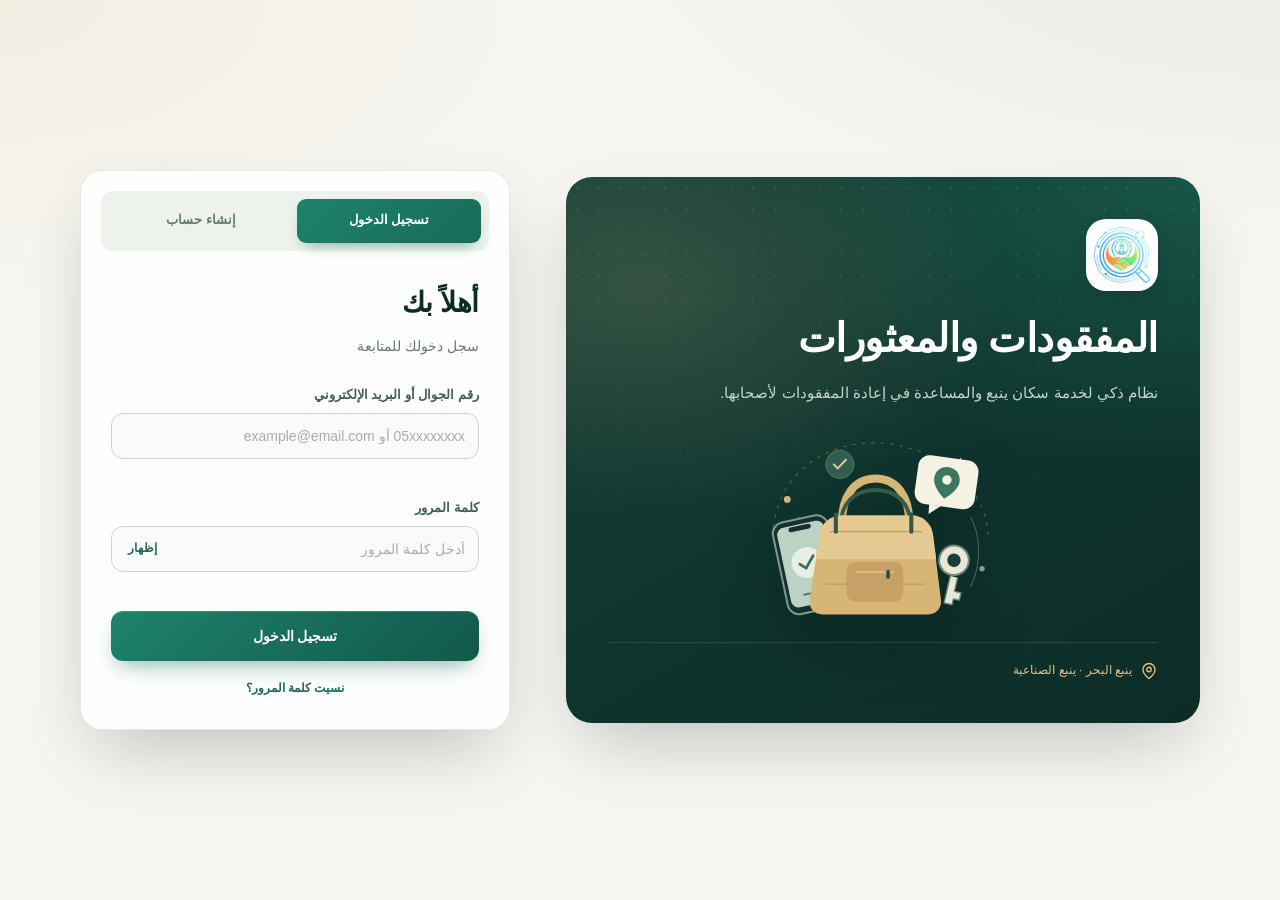
==== commit 3af58cd8: "Add site analytics, lost-items map and site logo - Admin home is now a site analytics view (KPIs, da" ====
--- a/html/found-report.html
+++ b/html/found-report.html
@@ -11,7 +11,9 @@
     <link rel="stylesheet" href="../css/found-report.css?v=20261001-2">
     <link rel="stylesheet" href="../css/found-report-polish.css?v=20261001-2">
     <meta name="theme-color" content="#183f39">
-    <link rel="stylesheet" href="../css/ui-theme.css?v=20261006-4">
+    <link rel="icon" type="image/png" href="../assets/favicon.png">
+    <link rel="apple-touch-icon" href="../assets/logo-mark.png">
+    <link rel="stylesheet" href="../css/ui-theme.css?v=20261019-1">
     <script src="../js/ui-theme.js?v=20261006-3" defer></script>
 </head>
 
--- a/css/ui-theme.css
+++ b/css/ui-theme.css
@@ -1,3 +1,5 @@
+@import url("https://fonts.googleapis.com/css2?family=IBM+Plex+Sans+Arabic:wght@400;500;600;700&display=swap");
+
 /* Shared visual identity: sea green, ink and warm sand. */
 :root {
     --bg: #f5f4ef;
@@ -374,3 +376,426 @@
     html { scroll-behavior: auto; }
     *, *::before, *::after { animation-duration: .01ms !important; transition-duration: .01ms !important; }
 }
+
+/* =========================================================
+   DESIGN REFRESH — one font, one palette, one depth scale
+   ========================================================= */
+:root {
+    --font-ui: "IBM Plex Sans Arabic", "Segoe UI", Tahoma, Arial, sans-serif;
+    --brand-900: #0c2c27;
+    --brand-800: #123f37;
+    --brand-700: #176b59;
+    --brand-600: #1f826b;
+    --gold: #d9a95b;
+    --gold-light: #ecc98a;
+    --lost: #2b6489;
+    --lost-ink: #1f4b68;
+    --lost-soft: #eaf2fa;
+    --ease-out: cubic-bezier(.2, .8, .2, 1);
+    --elev-1: 0 1px 2px rgb(14 44 38 / 4%), 0 6px 16px rgb(14 44 38 / 4%);
+    --elev-2: 0 2px 6px rgb(14 44 38 / 4%), 0 18px 40px -12px rgb(14 44 38 / 14%);
+    --elev-3: 0 30px 70px -20px rgb(14 44 38 / 28%);
+    --hero-gradient:
+        radial-gradient(520px 340px at 12% 20%, rgb(236 201 138 / 16%), transparent 70%),
+        radial-gradient(640px 420px at 100% 0%, rgb(43 150 120 / 32%), transparent 70%),
+        linear-gradient(150deg, var(--brand-800) 0%, var(--brand-900) 100%);
+}
+
+html, body, button, input, select, textarea, body.admin-page { font-family: var(--font-ui); }
+body.home-page, body.report-page, body.auth-page, body.admin-page {
+    background:
+        radial-gradient(1100px 520px at 100% -10%, rgb(23 107 89 / 7%), transparent 60%),
+        radial-gradient(900px 480px at 0% 0%, rgb(217 169 91 / 9%), transparent 60%),
+        #f6f5f0;
+    background-attachment: fixed;
+    color: var(--text);
+}
+::selection { background: rgb(217 169 91 / 30%); color: var(--brand-900); }
+* { scrollbar-width: thin; scrollbar-color: #c7d3cc transparent; }
+h1, h2, h3, strong { letter-spacing: 0; }
+
+@keyframes ui-rise { from { opacity: 0; transform: translateY(14px); } }
+@keyframes ui-float { 50% { transform: translateY(-8px); } }
+@keyframes ui-pop { from { opacity: 0; transform: translateY(12px) scale(.98); } }
+
+/* ---------- Shared controls ---------- */
+.primary-button {
+    border: 0;
+    background: linear-gradient(135deg, var(--brand-600), var(--brand-700) 55%, #12594a);
+    box-shadow: 0 10px 22px -8px rgb(23 107 89 / 55%), inset 0 1px 0 rgb(255 255 255 / 16%);
+    transition: transform .2s var(--ease-out), box-shadow .2s, filter .2s;
+}
+.primary-button:hover { background: linear-gradient(135deg, var(--brand-600), var(--brand-700) 55%, #12594a); filter: brightness(1.06); transform: translateY(-1px); box-shadow: 0 14px 26px -8px rgb(23 107 89 / 60%), inset 0 1px 0 rgb(255 255 255 / 16%); }
+.primary-button:active { transform: translateY(0); }
+.input-group input, .input-group textarea, .input-group select { transition: border-color .18s, box-shadow .18s, background .18s; }
+.input-group input:hover, .input-group textarea:hover, .input-group select:hover { border-color: #b3c6ba; }
+.input-group input:focus, .input-group textarea:focus, .input-group select:focus { outline: none; background: #fff; border-color: var(--brand-700); box-shadow: 0 0 0 4px rgb(23 107 89 / 12%); }
+.input-group label { font-weight: 600; }
+
+.modal-overlay { background: rgb(9 33 29 / 45%); backdrop-filter: blur(6px); -webkit-backdrop-filter: blur(6px); }
+.modal { box-shadow: var(--elev-3); }
+.modal-overlay.open .modal { animation: ui-pop .32s var(--ease-out); }
+.modal-close { border: 1px solid var(--border); transition: background .18s, transform .18s; }
+.modal-close:hover { background: #fff; transform: rotate(90deg); }
+.notification-panel { box-shadow: 24px 0 60px rgb(14 44 38 / 16%); border-right-color: var(--border); }
+
+/* ---------- Brand mark (shared by every page) ---------- */
+.site-brand .brand-icon, .auth-brand .brand-icon, .admin-page .admin-brand-icon {
+    display: grid; place-items: center;
+    background: linear-gradient(145deg, var(--brand-600), var(--brand-900));
+    color: var(--gold-light);
+    border: 1px solid rgb(255 255 255 / 12%);
+    box-shadow: 0 8px 18px -6px rgb(12 44 39 / 55%), inset 0 1px 0 rgb(255 255 255 / 14%);
+}
+.site-brand .brand-icon .ui-icon, .auth-brand .brand-icon .ui-icon, .admin-page .admin-brand-icon .ui-icon { width: 22px; height: 22px; }
+
+/* Site logo sits on a light tile so it stays readable on dark brand backgrounds. */
+.site-brand .brand-icon.has-logo, .auth-brand .brand-icon.has-logo, .admin-page .admin-brand-icon.has-logo {
+    padding: 4px;
+    overflow: hidden;
+    background: #fff;
+    border: 1px solid rgb(255 255 255 / 70%);
+}
+.site-brand .brand-icon.has-logo { width: 46px; height: 46px; border: 1px solid var(--border); box-shadow: 0 6px 14px -8px rgb(12 44 39 / 40%); }
+.auth-brand .brand-icon.has-logo { width: 72px; height: 72px; padding: 6px; border-radius: 20px; }
+.admin-page .admin-brand-icon.has-logo { width: 48px; height: 48px; border-radius: 13px; }
+.brand-logo { display: block; width: 100%; height: 100%; object-fit: contain; }
+.site-brand strong { font-weight: 700; color: var(--brand-900); }
+
+/* ---------- Glass top bars ---------- */
+.home-page .topbar, .report-page .report-topbar, .lost-report-page .report-topbar, .admin-page .admin-header {
+    background: rgb(255 255 255 / 78%);
+    backdrop-filter: blur(18px) saturate(1.4);
+    -webkit-backdrop-filter: blur(18px) saturate(1.4);
+    border-bottom: 1px solid rgb(214 224 216 / 70%);
+    box-shadow: 0 1px 0 rgb(255 255 255 / 80%) inset, 0 8px 24px -18px rgb(14 44 38 / 25%);
+}
+.notification-button, .home-page .logout-button, .report-page .back-button, .admin-page .header-action-button {
+    border: 1px solid var(--border);
+    background: #fff;
+    box-shadow: var(--elev-1);
+    transition: transform .2s var(--ease-out), border-color .2s, box-shadow .2s, color .2s;
+}
+.notification-button:hover, .home-page .logout-button:hover, .report-page .back-button:hover, .admin-page .header-action-button:hover {
+    transform: translateY(-1px);
+    border-color: #bccdc2;
+    color: var(--brand-700);
+    box-shadow: var(--elev-2);
+}
+.notification-button { border-radius: 12px; }
+.notification-count { background: #d4504f; font-weight: 700; }
+
+/* =========================================================
+   HOME
+   ========================================================= */
+.home-page .home-intro {
+    position: relative;
+    isolation: isolate;
+    background: var(--hero-gradient);
+    box-shadow: var(--elev-3);
+    animation: ui-rise .6s var(--ease-out) backwards;
+}
+.home-page .home-intro::before {
+    content: '';
+    position: absolute; inset: 0; z-index: -1;
+    background-image: radial-gradient(rgb(255 255 255 / 9%) 1px, transparent 1.5px);
+    background-size: 22px 22px;
+    -webkit-mask-image: linear-gradient(to left, transparent 30%, #000);
+    mask-image: linear-gradient(to left, transparent 30%, #000);
+}
+.home-page .home-intro::after {
+    content: '';
+    position: absolute; z-index: -1;
+    width: 420px; height: 420px;
+    left: -120px; bottom: -220px;
+    border: 1px solid rgb(236 201 138 / 18%);
+    border-radius: 50%;
+    box-shadow: 0 0 0 60px rgb(255 255 255 / 2.5%), 0 0 0 120px rgb(255 255 255 / 2%);
+}
+.home-page .intro-eyebrow {
+    background: rgb(255 255 255 / 8%);
+    border: 1px solid rgb(255 255 255 / 12%);
+    color: var(--gold-light);
+    font-weight: 500;
+    backdrop-filter: blur(6px);
+}
+.home-page .home-intro h1 { font-weight: 700; }
+.home-page .home-intro h1 em {
+    background: linear-gradient(90deg, #f3d9a6, var(--gold));
+    -webkit-background-clip: text; background-clip: text;
+    color: transparent;
+}
+.home-page .hero-art { filter: drop-shadow(0 24px 30px rgb(0 0 0 / 22%)); animation: ui-float 6s ease-in-out infinite; }
+
+.home-section-heading { animation: ui-rise .6s .1s var(--ease-out) backwards; }
+.home-section-heading h2 { font-weight: 700; color: var(--brand-900); }
+.home-section-heading h2::after { content: ''; display: block; width: 36px; height: 3px; margin-top: 8px; border-radius: 3px; background: linear-gradient(90deg, var(--gold), var(--gold-light)); }
+
+.home-page .action-card {
+    --card-accent: var(--brand-700);
+    --card-ink: #12594a;
+    --card-tint: #e6f3eb;
+    isolation: isolate;
+    background: linear-gradient(165deg, var(--card-tint) 0%, #fff 62%);
+    border: 1px solid #dde7e0;
+    box-shadow: var(--elev-1);
+    transition: transform .35s var(--ease-out), box-shadow .35s, border-color .35s;
+    animation: ui-rise .6s .15s var(--ease-out) backwards;
+}
+.home-page .lost-card { --card-accent: var(--lost); --card-ink: var(--lost-ink); --card-tint: var(--lost-soft); border-color: #dce6f0; background: linear-gradient(165deg, var(--card-tint) 0%, #fff 62%); }
+.home-page .found-card { background: linear-gradient(165deg, var(--card-tint) 0%, #fff 62%); animation-delay: .22s; }
+.home-page .action-card::before {
+    content: '';
+    position: absolute; z-index: -1;
+    width: 200px; height: 200px;
+    left: -80px; bottom: -90px;
+    border-radius: 50%;
+    border: 1px dashed color-mix(in srgb, var(--card-accent) 22%, transparent);
+    transition: transform .5s var(--ease-out);
+}
+.home-page .action-card:hover { transform: translateY(-6px); border-color: color-mix(in srgb, var(--card-accent) 40%, #fff); box-shadow: 0 26px 50px -22px color-mix(in srgb, var(--card-accent) 45%, transparent); }
+.home-page .action-card:hover::before { transform: scale(1.35); }
+.home-page .action-card-icon,
+.home-page .found-card .action-card-icon {
+    width: 56px; height: 56px; border-radius: 17px;
+    background: linear-gradient(145deg, color-mix(in srgb, var(--card-accent) 85%, #fff), var(--card-ink));
+    color: #fff;
+    box-shadow: 0 12px 22px -10px var(--card-accent), inset 0 1px 0 rgb(255 255 255 / 20%);
+}
+.home-page .action-card-icon .ui-icon { width: 26px; height: 26px; }
+.home-page .action-question { color: var(--card-ink); font-weight: 600; opacity: .8; }
+.home-page .action-card h2 { font-size: 27px; font-weight: 700; color: var(--brand-900); }
+.home-page .action-card p { color: var(--text-soft); }
+.home-page .action-link-label,
+.home-page .found-card .action-link-label { color: var(--card-accent); }
+.home-page .action-arrow { border: 1px solid #e3eae5; box-shadow: var(--elev-1); transition: transform .35s var(--ease-out), background .25s, color .25s, border-color .25s; }
+.home-page .action-card:hover .action-arrow { transform: translateX(-6px); background: var(--card-accent); border-color: var(--card-accent); color: #fff; }
+
+.how-it-works {
+    gap: 14px; padding: 0;
+    background: none; border: 0;
+    counter-reset: none;
+    animation: ui-rise .6s .3s var(--ease-out) backwards;
+}
+.how-step {
+    position: relative;
+    padding: 20px;
+    background: #fff;
+    border: 1px solid var(--border);
+    border-radius: 18px;
+    box-shadow: var(--elev-1);
+    transition: transform .3s var(--ease-out), box-shadow .3s;
+}
+.how-step + .how-step { border-inline-start: 1px solid var(--border); }
+.how-step:hover { transform: translateY(-3px); box-shadow: var(--elev-2); }
+.how-step > span {
+    width: 38px; height: 38px; border-radius: 12px;
+    background: linear-gradient(145deg, #f8e3bb, #f1cf92);
+    color: #7a531c; font-size: 13px;
+    box-shadow: inset 0 1px 0 rgb(255 255 255 / 60%);
+}
+.how-step strong { font-size: 14px; color: var(--brand-900); }
+
+.home-page .support-button {
+    background: #fff;
+    border: 1px solid var(--border);
+    box-shadow: var(--elev-1);
+    transition: transform .3s var(--ease-out), box-shadow .3s, border-color .3s;
+    animation: ui-rise .6s .38s var(--ease-out) backwards;
+}
+.home-page .support-button:hover { transform: translateY(-3px); border-color: #ead7b3; box-shadow: var(--elev-2); }
+.home-page .support-button > span { background: linear-gradient(145deg, #fbf1de, #f5e2bd); }
+.home-page .yanbu-badge { width: fit-content; margin-inline: auto; padding: 8px 18px; border: 1px solid var(--border); border-radius: 40px; background: rgb(255 255 255 / 60%); }
+
+/* =========================================================
+   SIGN IN
+   ========================================================= */
+.auth-brand {
+    position: relative;
+    isolation: isolate;
+    overflow: hidden;
+    background: var(--hero-gradient);
+    box-shadow: var(--elev-3);
+    animation: ui-rise .6s var(--ease-out) backwards;
+}
+.auth-brand::before {
+    content: '';
+    position: absolute; inset: 0; z-index: -1;
+    background-image: radial-gradient(rgb(255 255 255 / 9%) 1px, transparent 1.5px);
+    background-size: 22px 22px;
+    -webkit-mask-image: linear-gradient(to bottom, #000, transparent 75%);
+    mask-image: linear-gradient(to bottom, #000, transparent 75%);
+}
+.auth-brand h1 { font-weight: 700; }
+.auth-brand .hero-art { filter: drop-shadow(0 24px 30px rgb(0 0 0 / 22%)); animation: ui-float 6s ease-in-out infinite; }
+.auth-location { border-top-color: rgb(255 255 255 / 12%); }
+.auth-card {
+    background: rgb(255 255 255 / 88%);
+    backdrop-filter: blur(12px);
+    border: 1px solid rgb(220 229 218 / 80%);
+    box-shadow: var(--elev-3);
+    animation: ui-rise .6s .12s var(--ease-out) backwards;
+}
+.auth-tabs { background: #eef2ec; }
+.auth-tab { font-weight: 600; transition: background .2s, color .2s, box-shadow .2s; }
+.auth-tab.active { background: linear-gradient(135deg, var(--brand-600), var(--brand-700)); box-shadow: 0 8px 16px -8px rgb(23 107 89 / 60%); }
+.auth-form.active { animation: ui-rise .4s var(--ease-out) backwards; }
+.form-header h2 { font-weight: 700; color: var(--brand-900); }
+.password-toggle { color: var(--brand-700); font-weight: 600; }
+.text-button { color: var(--brand-700); }
+.text-button:hover { color: var(--gold); }
+
+/* =========================================================
+   REPORT FLOW (lost = sea blue, found = sea green)
+   ========================================================= */
+.report-page { --report-accent-2: #1f826b; }
+.lost-report-page { --report-accent: var(--lost); --report-ink: var(--lost-ink); --report-tint: var(--lost-soft); --report-accent-2: #3779a3; }
+.report-page .report-topbar-inner strong { font-weight: 700; color: var(--brand-900); }
+.report-page .topbar-status {
+    display: inline-flex; align-items: center; gap: 8px;
+    font-weight: 700; border-color: color-mix(in srgb, var(--report-accent) 22%, #fff);
+}
+.report-page .topbar-status::before {
+    content: ''; width: 7px; height: 7px; border-radius: 50%;
+    background: var(--report-accent);
+    box-shadow: 0 0 0 3px color-mix(in srgb, var(--report-accent) 20%, transparent);
+}
+
+.report-page .report-intro,
+.lost-report-page .report-intro {
+    position: relative;
+    isolation: isolate;
+    overflow: hidden;
+    border: 1px solid color-mix(in srgb, var(--report-accent) 16%, #fff);
+    background:
+        radial-gradient(420px 220px at 0% 100%, rgb(217 169 91 / 14%), transparent 70%),
+        linear-gradient(135deg, var(--report-tint) 0%, #fff 85%);
+    box-shadow: var(--elev-1);
+    animation: ui-rise .55s var(--ease-out) backwards;
+}
+.report-page .report-intro::after {
+    content: '';
+    position: absolute; z-index: -1;
+    width: 260px; height: 260px; left: -60px; top: -120px;
+    border-radius: 50%;
+    border: 1px dashed color-mix(in srgb, var(--report-accent) 25%, transparent);
+}
+.report-page .report-icon,
+.lost-report-page .report-icon {
+    background: linear-gradient(145deg, var(--report-accent-2), var(--report-ink));
+    color: #fff;
+    border: 0;
+    box-shadow: 0 14px 26px -12px var(--report-accent), inset 0 1px 0 rgb(255 255 255 / 20%);
+}
+.report-page .small-label { font-weight: 600; }
+.report-page .report-intro h1 { font-weight: 700; color: var(--brand-900); }
+
+.report-page .progress-card, .lost-report-page .progress-card { background: #fff; box-shadow: var(--elev-1); animation: ui-rise .55s .08s var(--ease-out) backwards; }
+.report-page .progress-track { height: 8px; border-radius: 8px; }
+.report-page .progress-fill { background: linear-gradient(90deg, var(--report-accent-2), var(--report-accent)); border-radius: 8px; box-shadow: 0 2px 8px color-mix(in srgb, var(--report-accent) 40%, transparent); transition: width .5s var(--ease-out); }
+.report-stage > span { transition: background .3s, border-color .3s, box-shadow .3s; }
+.report-stage.current > span { box-shadow: 0 0 0 4px color-mix(in srgb, var(--report-accent) 16%, transparent); }
+.report-stage.complete > span { background: var(--report-tint); color: var(--report-accent); }
+
+.report-page .form-step, .lost-report-page .form-step { box-shadow: var(--elev-2); border-color: #e2e8e2; }
+.report-page .form-step.active { animation: ui-rise .45s var(--ease-out) backwards; }
+.report-page .step-heading h2 { font-weight: 700; color: var(--brand-900); }
+.report-page .step-number, .lost-report-page .step-number {
+    background: linear-gradient(145deg, var(--report-accent-2), var(--report-ink));
+    color: #fff; font-weight: 700;
+    box-shadow: 0 10px 18px -10px var(--report-accent);
+}
+.report-page .category-finder { background: linear-gradient(180deg, #f9fbf7, #f4f7f1); }
+.report-page .category-card { transition: transform .25s var(--ease-out), border-color .25s, box-shadow .25s, background .25s; }
+.report-page .category-card:hover { box-shadow: 0 14px 28px -16px color-mix(in srgb, var(--tile-color) 60%, transparent); }
+.report-page .category-card > span { transition: transform .3s var(--ease-out); }
+.report-page .category-card:hover > span { transform: scale(1.08) rotate(-4deg); }
+.report-page .category-card.selected { box-shadow: 0 0 0 1px var(--report-accent), 0 14px 28px -16px var(--report-accent); }
+.report-page .photo-option, .report-page .location-choice, .report-page .color-option { transition: transform .2s var(--ease-out), border-color .2s, background .2s, box-shadow .2s; }
+.report-page .photo-option:hover, .report-page .location-choice:hover, .report-page .color-option:hover { transform: translateY(-2px); box-shadow: var(--elev-1); }
+
+.report-page .next-button, .report-page .submit-report-button, .report-page .gps-button {
+    border: 0;
+    background: linear-gradient(135deg, var(--report-accent-2), var(--report-accent) 55%, var(--report-ink));
+    box-shadow: 0 12px 24px -10px var(--report-accent), inset 0 1px 0 rgb(255 255 255 / 16%);
+    transition: transform .2s var(--ease-out), box-shadow .2s, filter .2s;
+}
+.report-page .next-button:hover, .report-page .submit-report-button:hover, .report-page .gps-button:hover {
+    background: linear-gradient(135deg, var(--report-accent-2), var(--report-accent) 55%, var(--report-ink));
+    filter: brightness(1.07);
+    transform: translateY(-1px);
+}
+.report-page .secondary-button { transition: background .2s, border-color .2s; }
+.report-page .secondary-button:hover { background: #f5f8f3; border-color: #bccdc2; }
+
+.report-guide {
+    background: #fff;
+    border-color: var(--border);
+    box-shadow: var(--elev-1);
+    overflow: hidden;
+    animation: ui-rise .55s .14s var(--ease-out) backwards;
+}
+.report-guide::before { content: ''; position: absolute; inset: 0 0 auto; height: 4px; background: linear-gradient(90deg, var(--gold-light), var(--gold)); }
+.report-guide h2 { color: var(--brand-900); font-weight: 700; }
+
+/* =========================================================
+   ADMIN
+   ========================================================= */
+.admin-page .admin-sidebar {
+    background:
+        radial-gradient(360px 260px at 100% 0%, rgb(43 150 120 / 28%), transparent 70%),
+        linear-gradient(180deg, var(--brand-800), var(--brand-900));
+    box-shadow: -10px 0 40px -20px rgb(12 44 39 / 50%);
+}
+.admin-page .admin-brand { border-bottom-color: rgb(255 255 255 / 8%); }
+.admin-page .admin-nav-item { transition: background .2s, color .2s, transform .2s var(--ease-out); }
+.admin-page .admin-nav-item:hover { background: rgb(255 255 255 / 7%); color: #fff; transform: translateX(-2px); }
+.admin-page .admin-nav-item.active { background: linear-gradient(90deg, rgb(255 255 255 / 6%), rgb(255 255 255 / 14%)); box-shadow: inset 0 0 0 1px rgb(255 255 255 / 8%); }
+.admin-page .nav-count { background: var(--gold); color: var(--brand-900); font-weight: 700; }
+.admin-page .admin-profile { background: rgb(255 255 255 / 6%); border: 1px solid rgb(255 255 255 / 8%); }
+.admin-page .admin-avatar { background: linear-gradient(145deg, var(--gold-light), var(--gold)); color: var(--brand-900); }
+.admin-page .admin-header-title h1 { font-weight: 700; color: var(--brand-900); }
+
+.admin-page .stat-card {
+    --stat-accent: var(--brand-700);
+    --stat-tint: #e6f3eb;
+    position: relative;
+    overflow: hidden;
+    isolation: isolate;
+    background: linear-gradient(160deg, var(--stat-tint) 0%, #fff 70%);
+    border: 1px solid #e1e8e2;
+    box-shadow: var(--elev-1);
+    transition: transform .3s var(--ease-out), box-shadow .3s;
+    animation: ui-rise .55s var(--ease-out) backwards;
+}
+.admin-page .stat-card:nth-child(1) { --stat-accent: var(--lost); --stat-tint: var(--lost-soft); background: linear-gradient(160deg, var(--stat-tint) 0%, #fff 70%); border-color: #e1e8e2; }
+.admin-page .stat-card:nth-child(2) { --stat-accent: var(--brand-700); --stat-tint: #e6f3eb; background: linear-gradient(160deg, var(--stat-tint) 0%, #fff 70%); border-color: #e1e8e2; animation-delay: .06s; }
+.admin-page .stat-card:nth-child(3) { --stat-accent: #b07c2e; --stat-tint: #fbf0da; background: linear-gradient(160deg, var(--stat-tint) 0%, #fff 70%); border-color: #e1e8e2; animation-delay: .12s; }
+.admin-page .stat-card:nth-child(4) { --stat-accent: #6b58a0; --stat-tint: #efebf8; background: linear-gradient(160deg, var(--stat-tint) 0%, #fff 70%); border-color: #e1e8e2; animation-delay: .18s; }
+.admin-page .stat-card::after {
+    content: ''; position: absolute; z-index: -1;
+    width: 130px; height: 130px; left: -50px; bottom: -70px; border-radius: 50%;
+    border: 1px solid color-mix(in srgb, var(--stat-accent) 16%, transparent);
+}
+.admin-page .stat-card:hover { transform: translateY(-4px); box-shadow: 0 20px 40px -22px var(--stat-accent); }
+.admin-page .stat-icon {
+    background: linear-gradient(145deg, color-mix(in srgb, var(--stat-accent) 80%, #fff), var(--stat-accent));
+    color: #fff;
+    box-shadow: 0 10px 20px -10px var(--stat-accent), inset 0 1px 0 rgb(255 255 255 / 20%);
+}
+.admin-page .stat-card strong { font-weight: 700; color: var(--brand-900); }
+.admin-page .dashboard-section { background: #fff; box-shadow: var(--elev-1); animation: ui-rise .55s .2s var(--ease-out) backwards; }
+.admin-page .section-header h2, .admin-page .reports-header h2 { font-weight: 700; color: var(--brand-900); }
+.admin-page .top-match-card { background: #fff; border: 1px solid #e6ece6; transition: transform .25s var(--ease-out), box-shadow .25s, border-color .25s; }
+.admin-page .top-match-card:hover { transform: translateY(-2px); border-color: #cfe0d4; box-shadow: var(--elev-2); }
+.admin-page .search-box, .admin-page .admin-select { transition: border-color .2s, box-shadow .2s; }
+.admin-page .search-box:focus-within, .admin-page .admin-select:focus { border-color: var(--brand-700); box-shadow: 0 0 0 4px rgb(23 107 89 / 12%); outline: none; }
+.admin-page .reports-table th { font-weight: 700; }
+.admin-page .open-report-button { transition: background .2s, color .2s, border-color .2s; }
+.admin-page .open-report-button:hover { background: var(--brand-700); border-color: var(--brand-700); color: #fff; }
+
+@media (max-width: 640px) {
+    .how-it-works { gap: 10px; }
+    .how-step, .how-step + .how-step { padding: 16px; border: 1px solid var(--border); }
+    .home-page .home-intro::after { display: none; }
+}
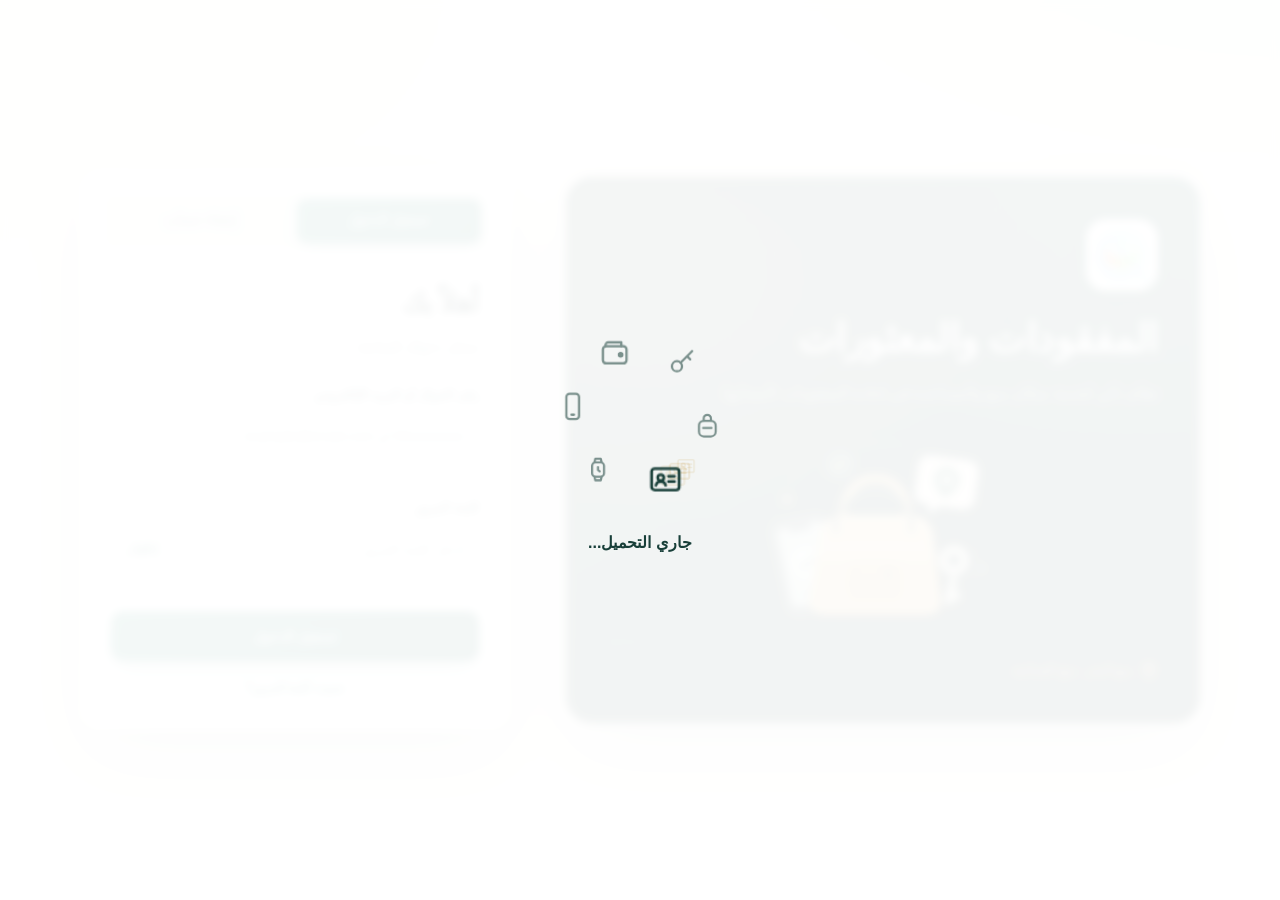
==== commit 952b2452: "Add connection-aware loading screen Co-authored-by: Copilot <223556219+Copilot@users.noreply.github." ====
--- a/html/found-report.html
+++ b/html/found-report.html
@@ -7,17 +7,19 @@
 
     <title>تسجيل معثور | نظام المفقودات والمعثورات</title>
 
+    <link rel="stylesheet" href="../css/loader.css?v=20261104-1">
+    <meta name="theme-color" content="#183f39">
+    <link rel="icon" type="image/png" href="../assets/favicon.png">
+    <link rel="apple-touch-icon" href="../assets/logo-mark.png">
+    <script src="../js/ui-theme.js?v=20261006-3" defer></script>
+</head>
+
+<body class="report-page found-report-page">
+    <script src="../js/loader.js?v=20261104-1"></script>
     <link rel="stylesheet" href="../css/main.css?v=20261001-2">
     <link rel="stylesheet" href="../css/found-report.css?v=20261001-2">
     <link rel="stylesheet" href="../css/found-report-polish.css?v=20261001-2">
-    <meta name="theme-color" content="#183f39">
-    <link rel="icon" type="image/png" href="../assets/favicon.png">
-    <link rel="apple-touch-icon" href="../assets/logo-mark.png">
     <link rel="stylesheet" href="../css/ui-theme.css?v=20261019-1">
-    <script src="../js/ui-theme.js?v=20261006-3" defer></script>
-</head>
-
-<body class="report-page found-report-page">
 
 <header class="report-topbar">
 
@@ -984,8 +986,8 @@
 ></div>
 
 
-<script src="../js/session.js"></script>
-<script src="../js/found-report.js?v=20261006-3"></script>
+<script src="../js/session.js?v=20261104-1"></script>
+<script src="../js/found-report.js?v=20261104-1"></script>
 
 </body>
 
--- a/css/loader.css
+++ b/css/loader.css
@@ -0,0 +1,101 @@
+#sf-loader {
+    position: fixed;
+    inset: 0;
+    z-index: 99999;
+    display: flex;
+    flex-direction: column;
+    align-items: center;
+    justify-content: center;
+    gap: 10px;
+    background: rgba(255, 255, 255, .95);
+    backdrop-filter: blur(4px);
+    font-family: Tahoma, Arial, sans-serif;
+    line-height: normal;
+    direction: rtl;
+    opacity: 0;
+    visibility: hidden;
+    transition: opacity .25s, visibility .25s;
+}
+
+#sf-loader.show {
+    opacity: 1;
+    visibility: visible;
+}
+
+#sf-loader .orbit {
+    position: relative;
+    width: 190px;
+    height: 190px;
+    direction: ltr;
+    margin-bottom: 12px;
+}
+
+#sf-loader .orbit .p,
+#sf-loader .orbit .tr {
+    position: absolute;
+    left: 50%;
+    top: 50%;
+    width: 30px;
+    height: 30px;
+    margin: -15px 0 0 -15px;
+    color: #183f39;
+    will-change: transform;
+}
+
+#sf-loader .orbit .p {
+    transition: color .45s;
+}
+
+#sf-loader .orbit .p.act,
+#sf-loader .orbit .p.done {
+    color: #c9a14a;
+}
+
+#sf-loader .orbit .tr {
+    color: #c9a14a;
+    opacity: 0;
+    pointer-events: none;
+}
+
+#sf-loader .orbit svg {
+    width: 100%;
+    height: 100%;
+    display: block;
+    fill: none;
+    stroke: currentColor;
+    stroke-width: 1.8;
+    stroke-linecap: round;
+    stroke-linejoin: round;
+}
+
+#sf-loader .orbit .sp {
+    position: absolute;
+    left: 50%;
+    top: 50%;
+    width: 12px;
+    height: 12px;
+    margin: -6px 0 0 -6px;
+    opacity: 0;
+    pointer-events: none;
+}
+
+#sf-loader .orbit .sp svg {
+    fill: #c9a14a;
+    stroke: none;
+}
+
+#sf-loader .txt {
+    color: #183f39;
+    font-size: 16px;
+    font-weight: 700;
+}
+
+#sf-loader .slow {
+    color: #777;
+    font-size: 13px;
+    min-height: 18px;
+}
+
+html.sf-loading {
+    overflow: hidden;
+}
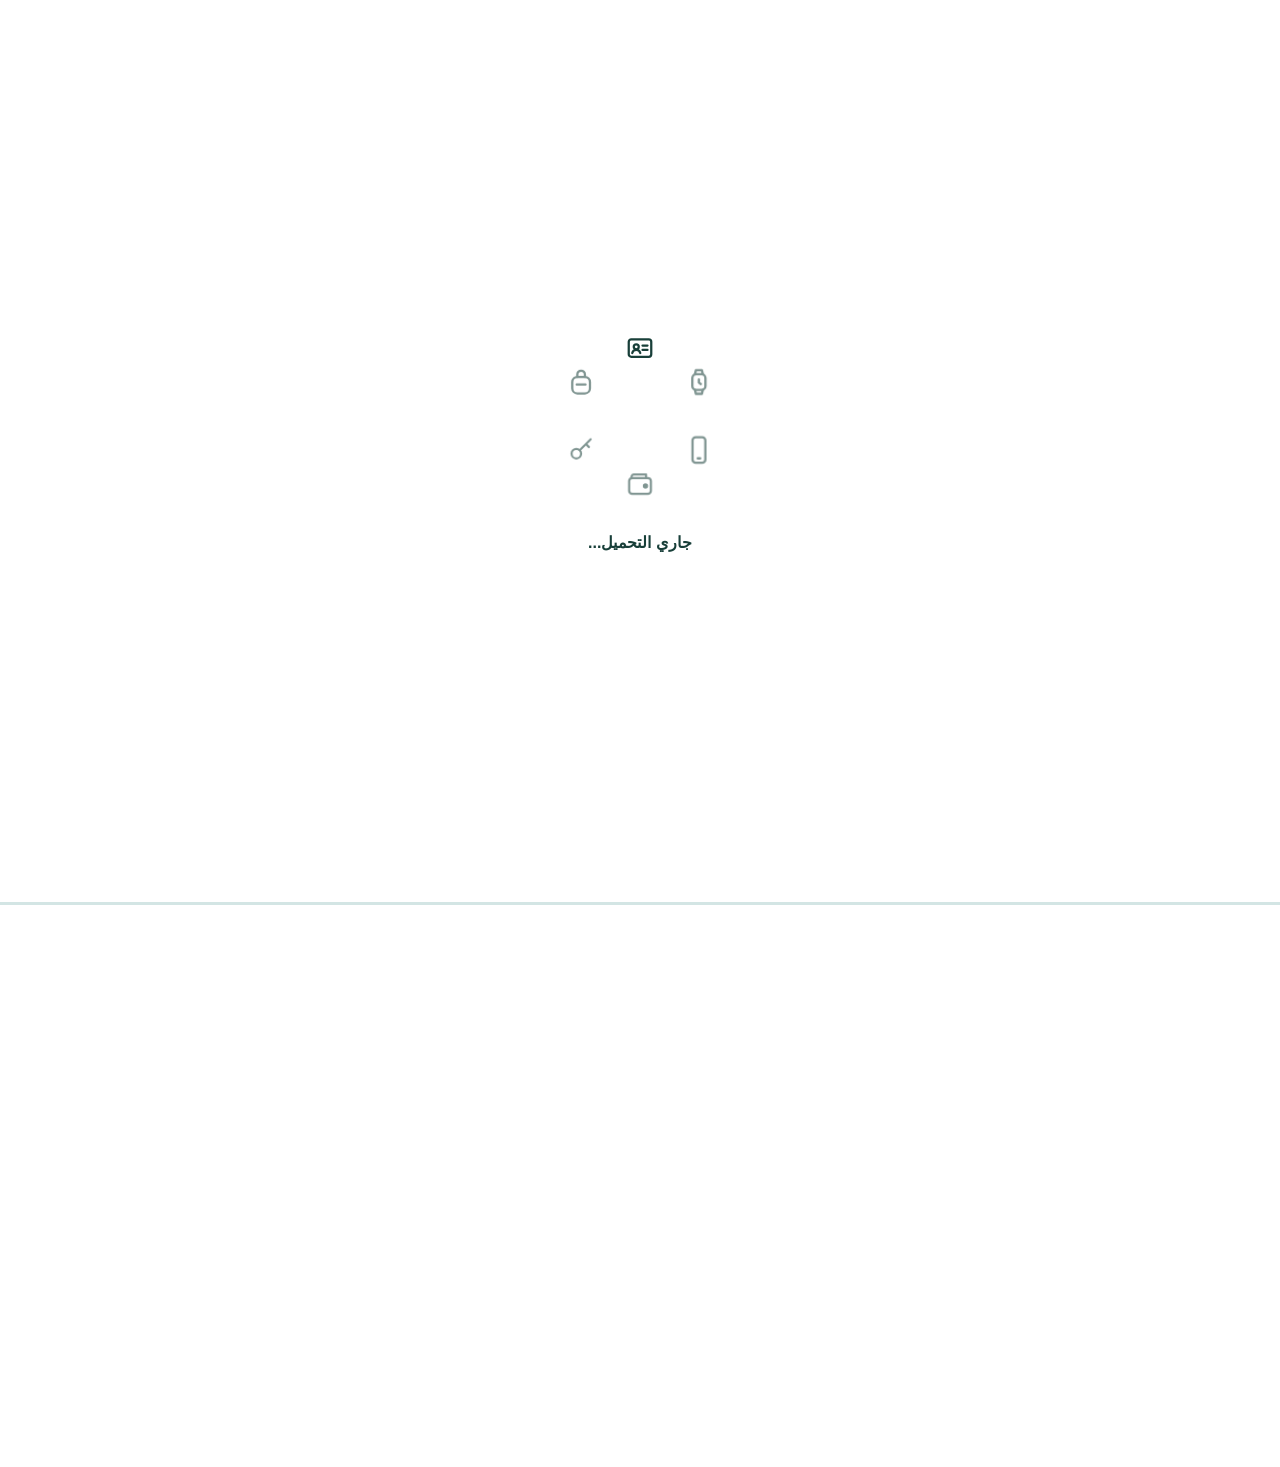
==== commit bcbcfce2: "Add report status notifications and live admin dashboard Co-authored-by: Copilot <223556219+Copilot@" ====
--- a/html/found-report.html
+++ b/html/found-report.html
@@ -15,7 +15,7 @@
 </head>
 
 <body class="report-page found-report-page">
-    <script src="../js/loader.js?v=20261104-1"></script>
+    <script src="../js/loader.js?v=20261104-2"></script>
     <link rel="stylesheet" href="../css/main.css?v=20261001-2">
     <link rel="stylesheet" href="../css/found-report.css?v=20261001-2">
     <link rel="stylesheet" href="../css/found-report-polish.css?v=20261001-2">
